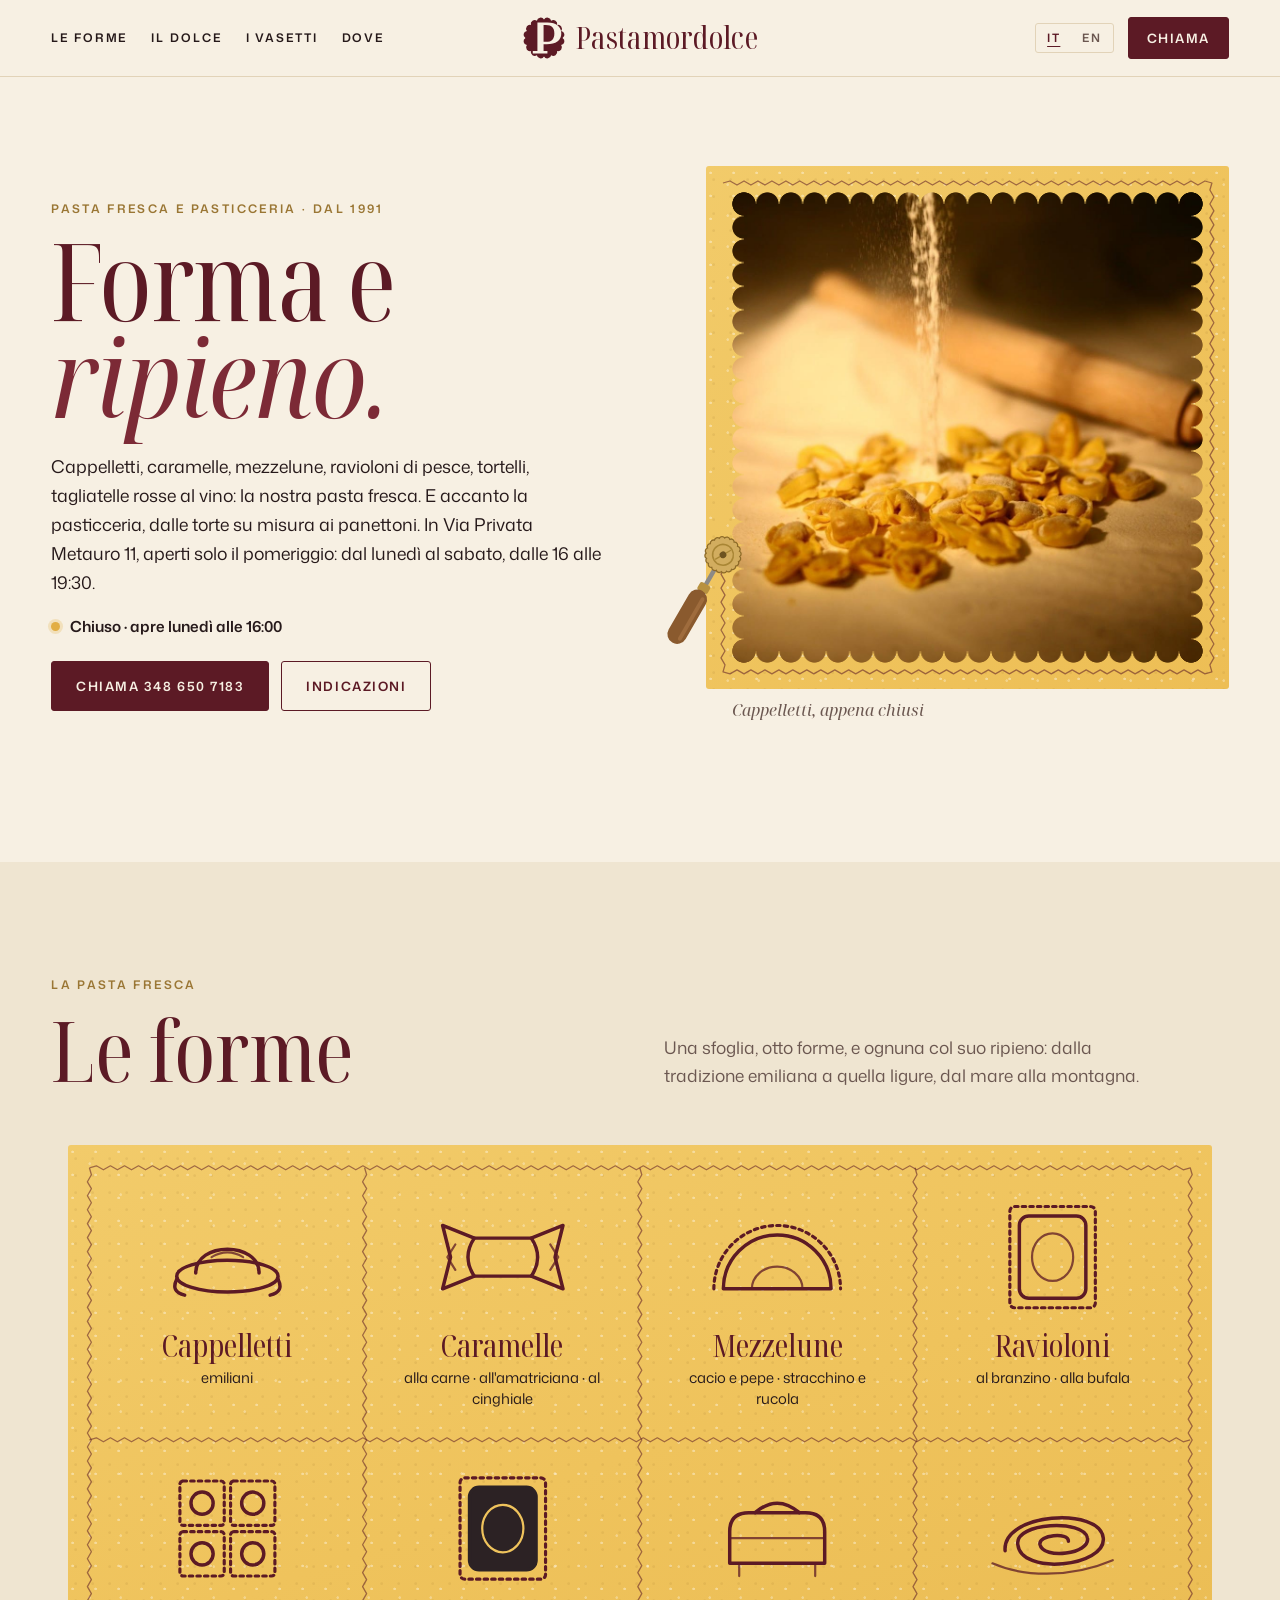
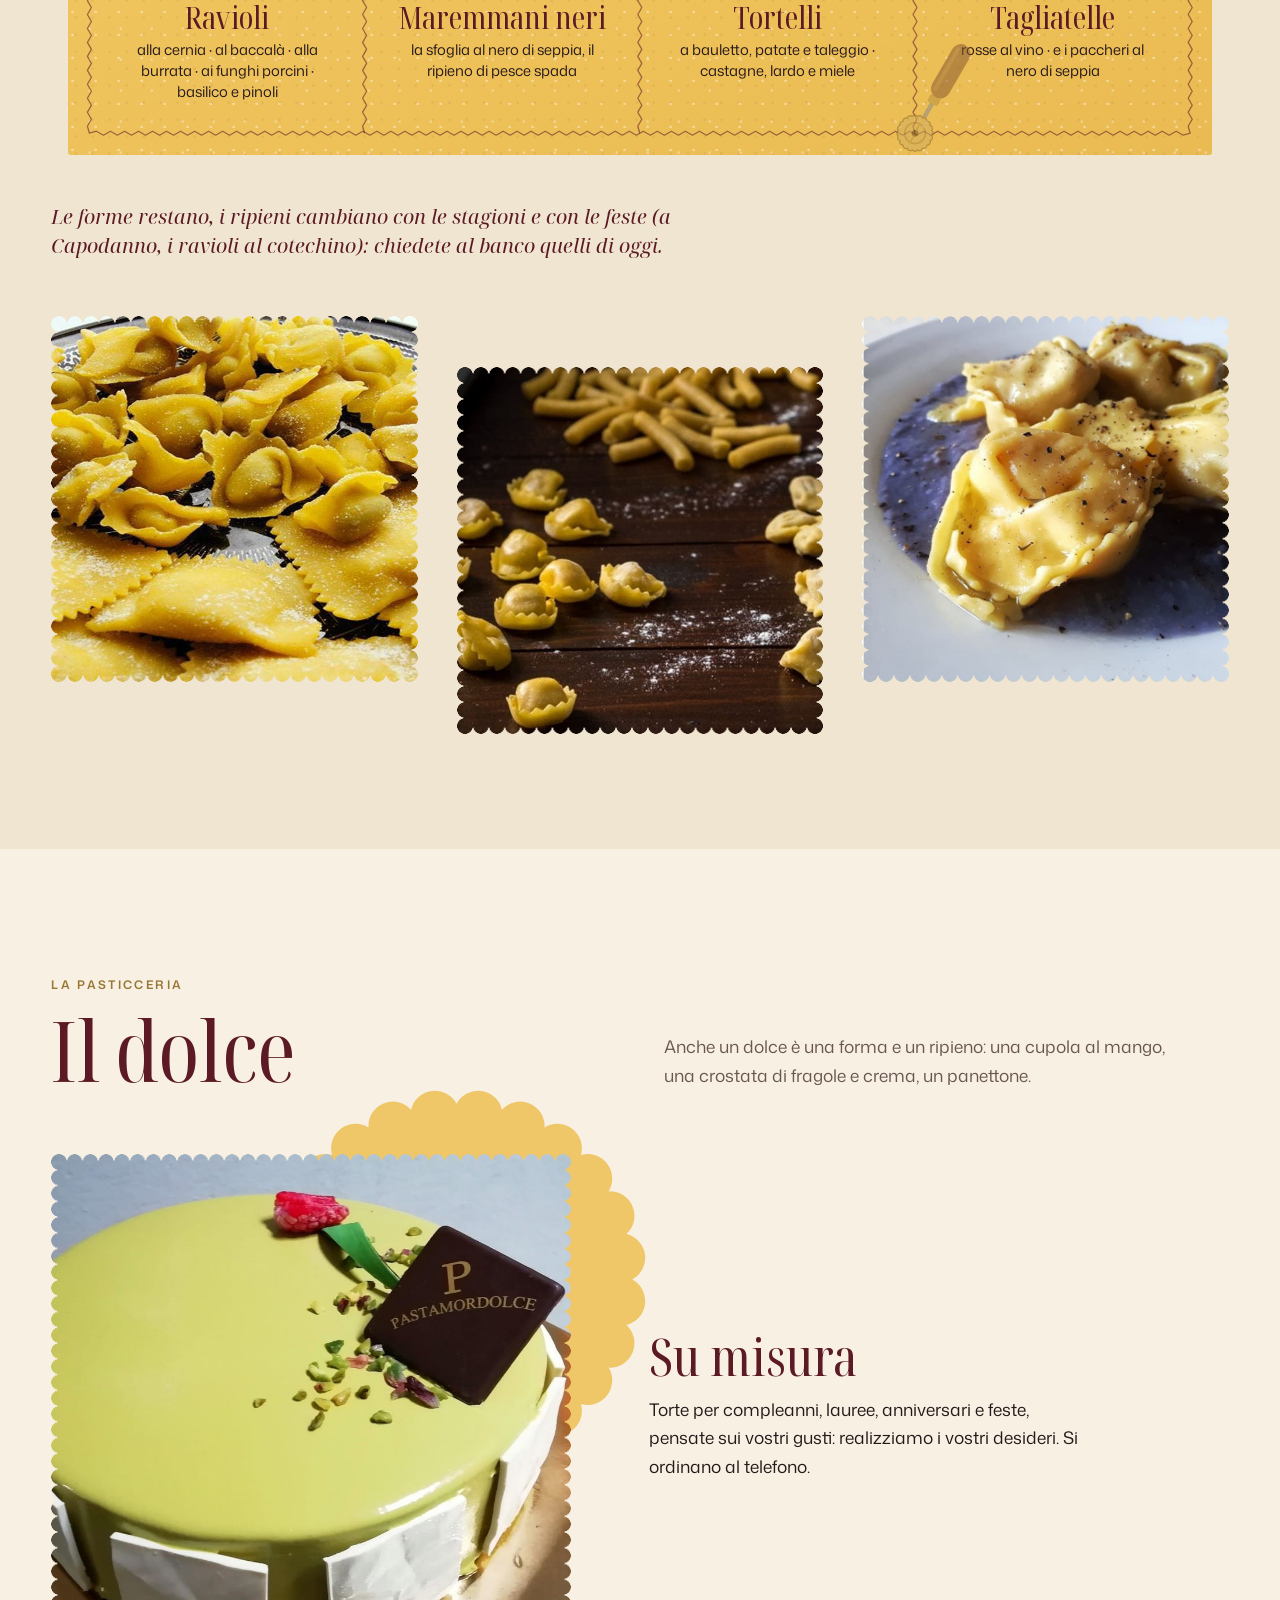
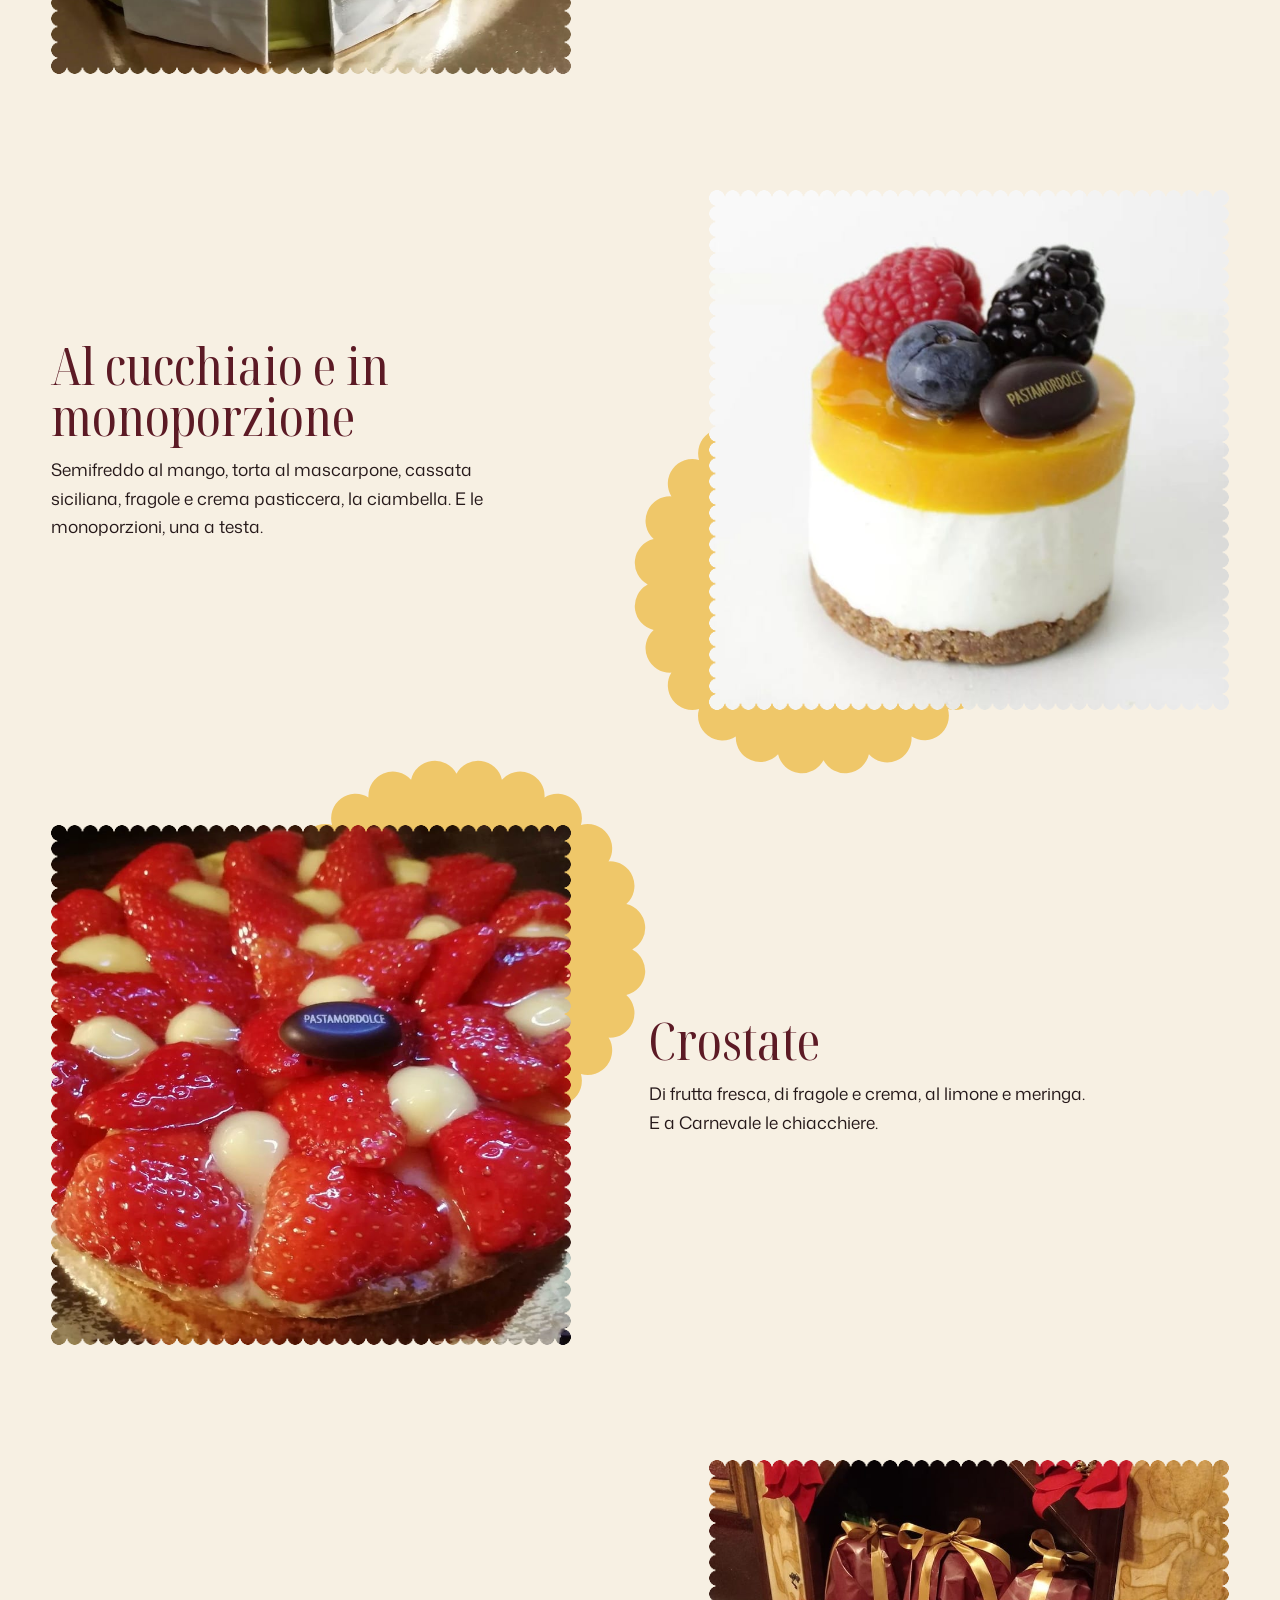
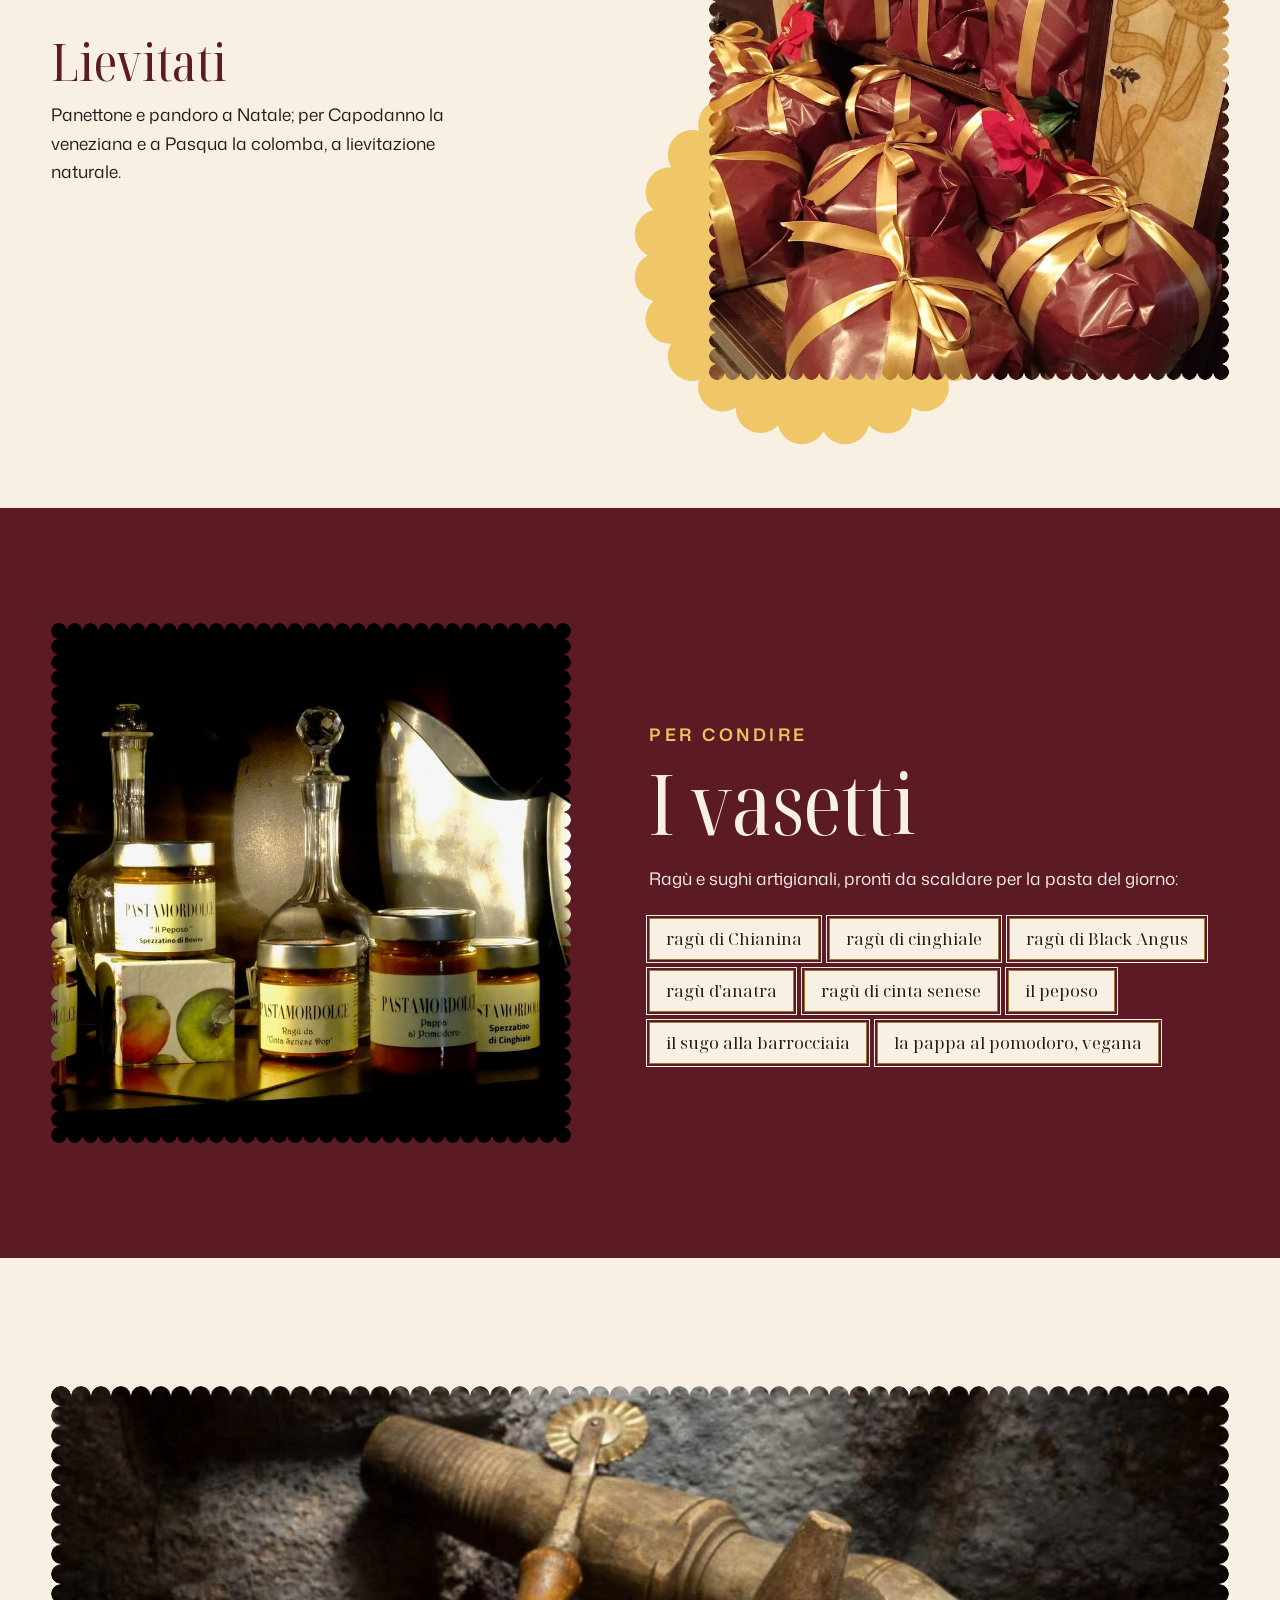
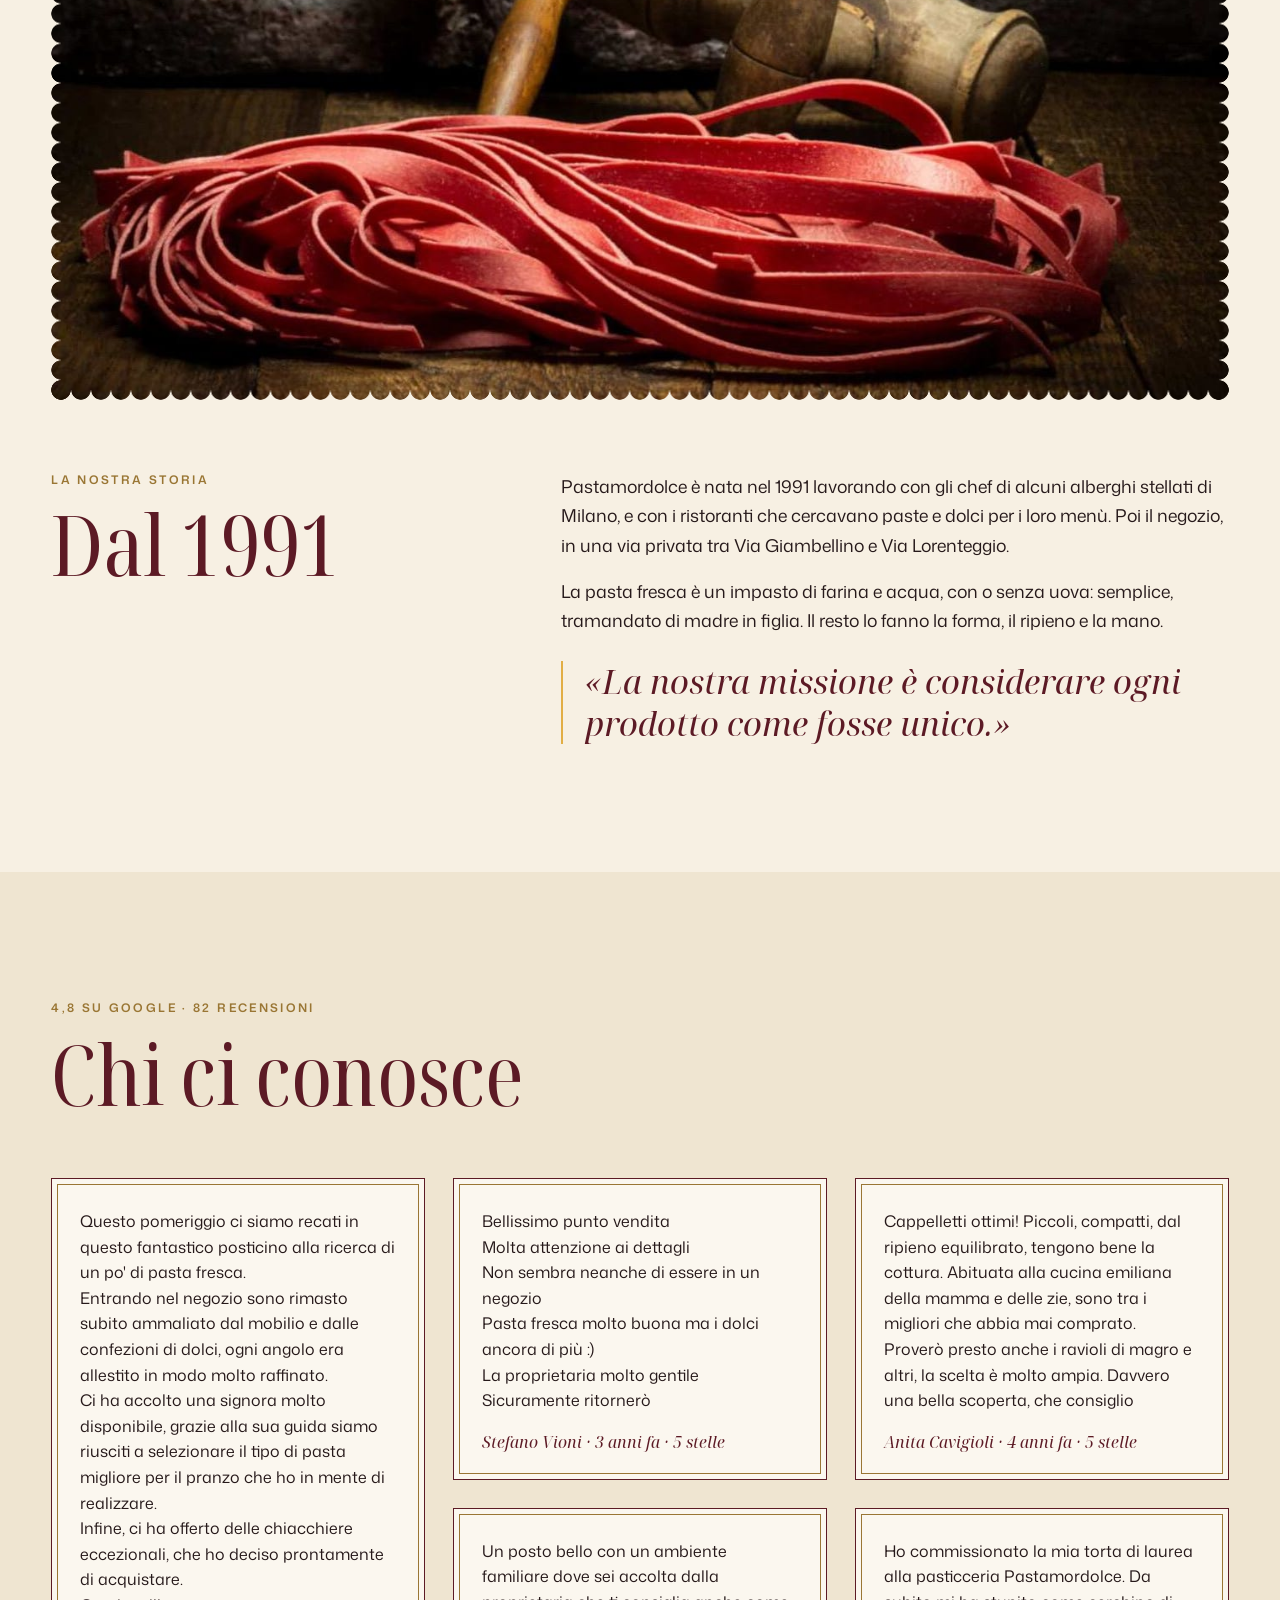
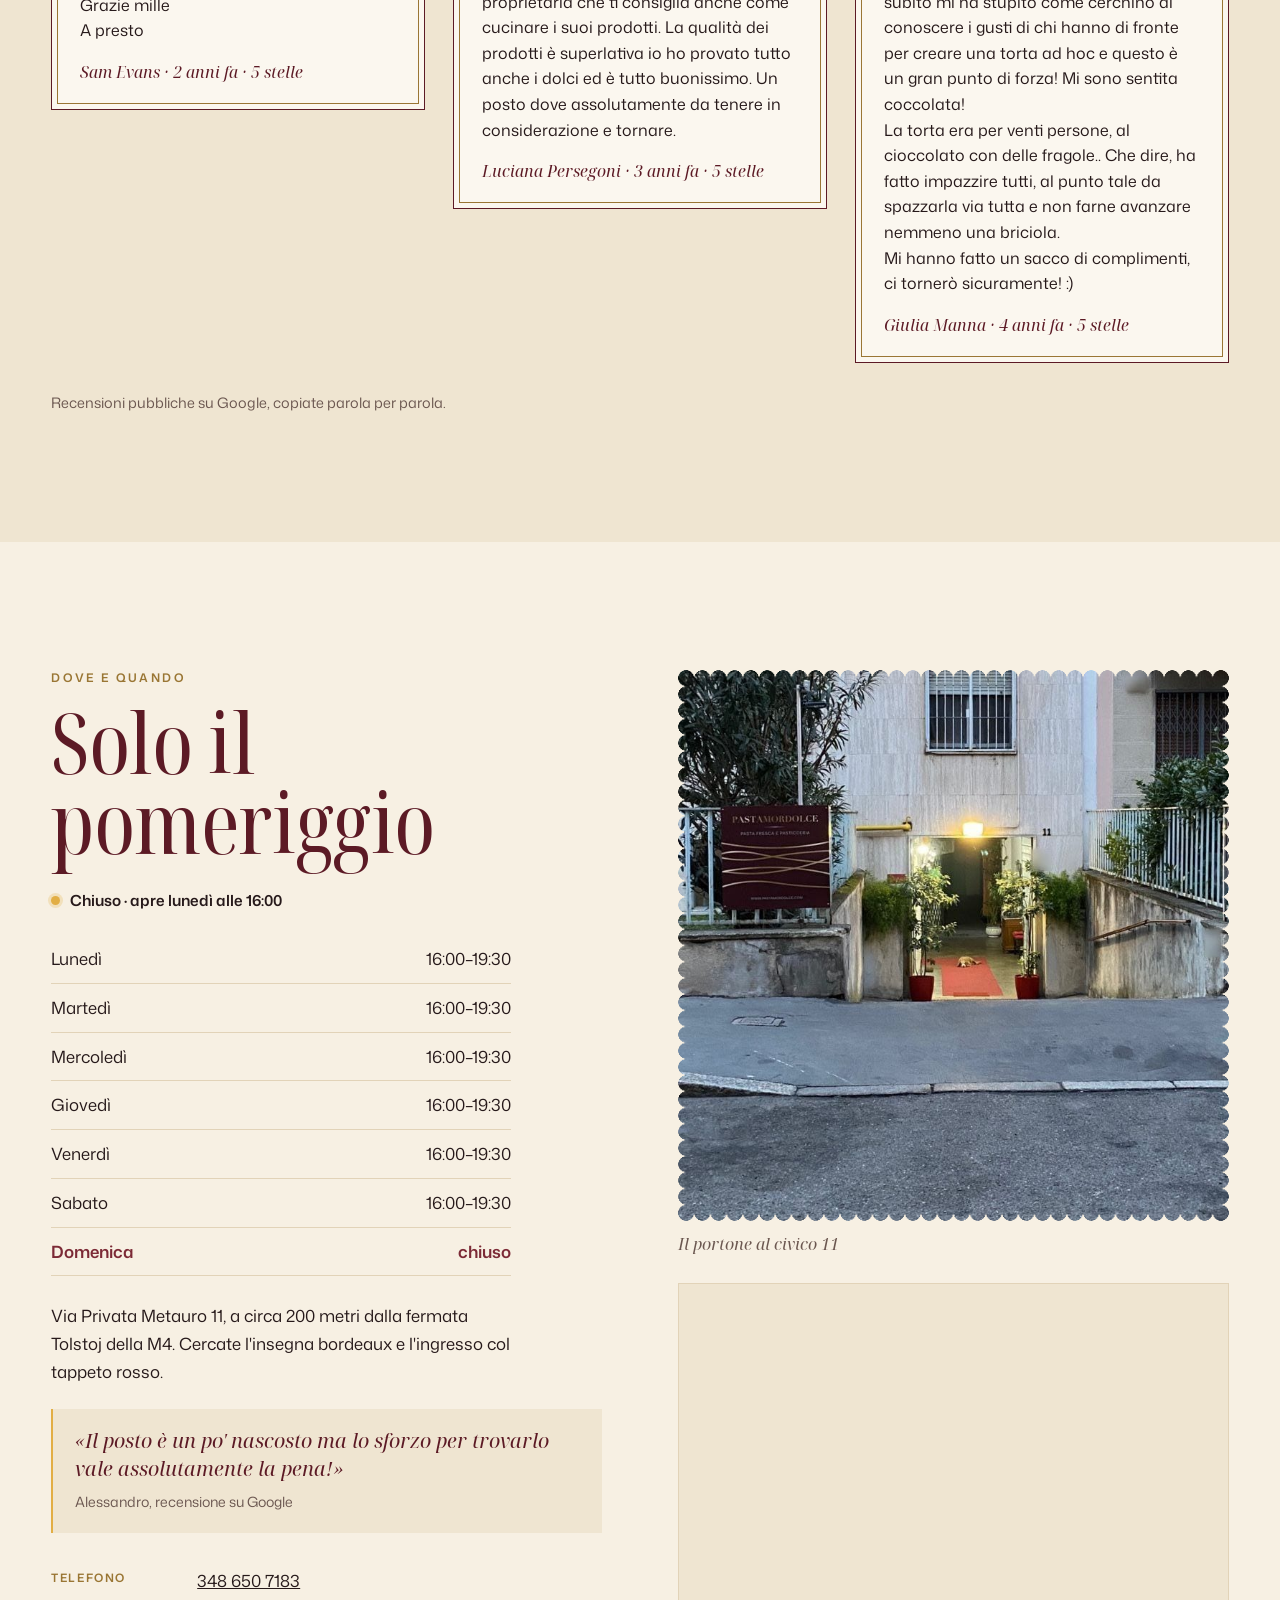
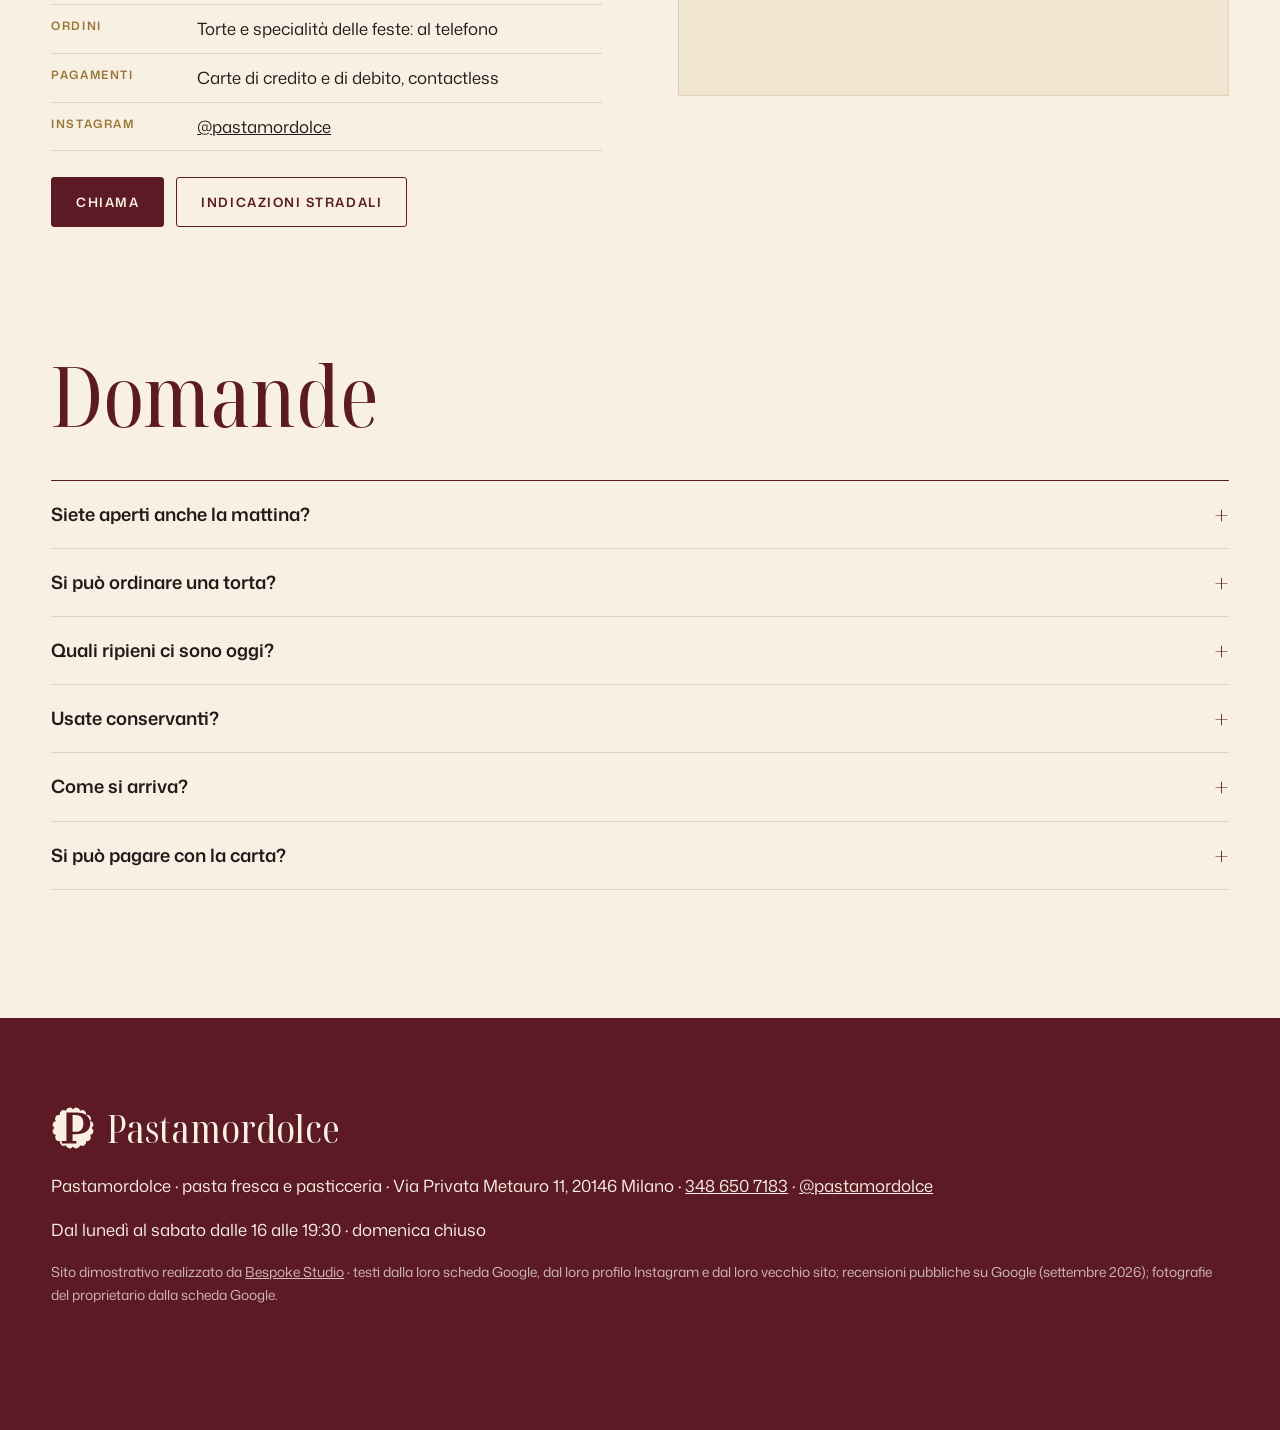
==== index.html @ a6428c77 "Pastamordolce, pasta fresca e pasticceria in Via Privata Metauro 11 (#206) Sito vetrina: forma e rip" ====
<!DOCTYPE html>
<html lang="it" class="no-js">
<head>
<meta charset="utf-8">
<meta name="viewport" content="width=device-width, initial-scale=1">
<script>document.documentElement.classList.remove('no-js')</script>
<title>Pastamordolce — pasta fresca e pasticceria in Via Privata Metauro 11, Milano</title>
<meta name="description" content="Pastamordolce, pasta fresca e pasticceria dal 1991 in Via Privata Metauro 11 a Milano (Lorenteggio): cappelletti, caramelle, mezzelune, ravioloni di pesce, tortelli e tagliatelle; torte su misura, crostate, panettoni e colombe; ragù e sughi. Dal lunedì al sabato dalle 16 alle 19:30.">
<link rel="canonical" href="https://rotenzark.github.io/pastamordolce/">
<meta property="og:type" content="website">
<meta property="og:title" content="Pastamordolce — forma e ripieno">
<meta property="og:description" content="Pasta fresca e pasticceria dal 1991 in Via Privata Metauro 11, Milano. Dal lunedì al sabato, dalle 16 alle 19:30.">
<meta property="og:image" content="https://rotenzark.github.io/pastamordolce/img/og.jpg">
<meta property="og:url" content="https://rotenzark.github.io/pastamordolce/">
<meta property="og:locale" content="it_IT">
<meta name="twitter:card" content="summary_large_image">
<meta name="theme-color" content="#F7F0E3">
<link rel="icon" href="img/favicon.svg" type="image/svg+xml">
<link rel="icon" href="img/favicon-32.png" sizes="32x32" type="image/png">
<link rel="apple-touch-icon" href="img/apple-touch-icon.png">
<link rel="preconnect" href="https://fonts.googleapis.com">
<link rel="preconnect" href="https://fonts.gstatic.com" crossorigin>
<link href="https://fonts.googleapis.com/css2?family=Mona+Sans:wght@400;500;600&family=Noto+Serif+Display:ital,wdth,wght@0,62.5..100,300..600;1,62.5..100,300..600&display=swap" rel="stylesheet">
<link rel="stylesheet" href="css/styles.css?v=1">
<script src="https://cdn.jsdelivr.net/npm/gsap@3.12.5/dist/gsap.min.js" defer></script>
<script src="https://cdn.jsdelivr.net/npm/gsap@3.12.5/dist/ScrollTrigger.min.js" defer></script>
<script src="js/main.js?v=1" defer></script>
<script type="application/ld+json">
{"@context":"https://schema.org","@type":["FoodEstablishment","Store"],"name":"Pastamordolce","description":"Pasta fresca e pasticceria dal 1991","image":"https://rotenzark.github.io/pastamordolce/img/og.jpg","url":"https://rotenzark.github.io/pastamordolce/","telephone":"+393486507183","foundingDate":"1991","sameAs":["https://www.instagram.com/pastamordolce/"],"servesCuisine":["Pasta fresca","Pasticceria"],"paymentAccepted":"Carte di credito, carte di debito, pagamenti contactless","currenciesAccepted":"EUR","address":{"@type":"PostalAddress","streetAddress":"Via Privata Metauro 11","postalCode":"20146","addressLocality":"Milano","addressRegion":"MI","addressCountry":"IT"},"geo":{"@type":"GeoCoordinates","latitude":45.4522035,"longitude":9.1492147},"openingHoursSpecification":[{"@type":"OpeningHoursSpecification","dayOfWeek":["Monday","Tuesday","Wednesday","Thursday","Friday","Saturday"],"opens":"16:00","closes":"19:30"}]}
</script>
<script type="application/ld+json">
{"@context":"https://schema.org","@type":"FAQPage","mainEntity":[
{"@type":"Question","name":"Siete aperti anche la mattina?","acceptedAnswer":{"@type":"Answer","text":"No: apriamo solo il pomeriggio, dal lunedì al sabato dalle 16 alle 19:30. La domenica siamo chiusi."}},
{"@type":"Question","name":"Si può ordinare una torta?","acceptedAnswer":{"@type":"Answer","text":"Sì, al telefono: 348 650 7183. Torte per compleanni, lauree e feste, su misura."}},
{"@type":"Question","name":"Quali ripieni ci sono oggi?","acceptedAnswer":{"@type":"Answer","text":"Cambiano con le stagioni e con le feste: chiedete al banco o chiamate prima di passare."}},
{"@type":"Question","name":"Usate conservanti?","acceptedAnswer":{"@type":"Answer","text":"No: la pasta fresca confezionata è in atmosfera protettiva, senza conservanti aggiunti."}},
{"@type":"Question","name":"Come si arriva?","acceptedAnswer":{"@type":"Answer","text":"Siamo al civico 11 di Via Privata Metauro, a circa 200 metri dalla fermata Tolstoj della M4. Cercate l'insegna bordeaux e il tappeto rosso."}},
{"@type":"Question","name":"Si può pagare con la carta?","acceptedAnswer":{"@type":"Answer","text":"Sì: carte di credito e di debito, anche contactless."}}
]}
</script>
</head>
<body>

<div id="intro" class="intro" aria-hidden="true">
  <div class="intro__in">
    <svg class="medaglione intro__medaglione" viewBox="0 0 64 64" aria-hidden="true"><path class="medaglione__fondo" d="M59.00 32.00 A5.6 5.6 0 0 1 56.94 42.33 A5.6 5.6 0 0 1 51.09 51.09 A5.6 5.6 0 0 1 42.33 56.94 A5.6 5.6 0 0 1 32.00 59.00 A5.6 5.6 0 0 1 21.67 56.94 A5.6 5.6 0 0 1 12.91 51.09 A5.6 5.6 0 0 1 7.06 42.33 A5.6 5.6 0 0 1 5.00 32.00 A5.6 5.6 0 0 1 7.06 21.67 A5.6 5.6 0 0 1 12.91 12.91 A5.6 5.6 0 0 1 21.67 7.06 A5.6 5.6 0 0 1 32.00 5.00 A5.6 5.6 0 0 1 42.33 7.06 A5.6 5.6 0 0 1 51.09 12.91 A5.6 5.6 0 0 1 56.94 21.67 A5.6 5.6 0 0 1 59.00 32.00 Z"/><g transform="translate(32.5 32) scale(1.12)"><path class="medaglione__p" d="M-9 -20 H4 C16 -20 22 -14 22 -6 C22 3 15 8 3 8 H-1 V17 H4 V20 H-15 V17 H-9 Z M-1 -17 V5 H2 C10 5 13 1 13 -6 C13 -13 10 -17 2 -17 Z"/></g></svg>
    <p class="intro__nome">Pastamordolce</p>
    <p class="intro__cosa" data-i18n="i.cosa">Pasta fresca e pasticceria · dal 1991</p>
  </div>
  <button class="intro__salta" id="introSkip" type="button" data-i18n="i.skip">Salta</button>
</div>

<header class="testata">
  <div class="testata__in">
    <nav id="mainNav" class="testata__nav" aria-label="Sezioni" data-i18n-aria="m.nav">
      <a href="#forme" data-i18n="n.forme">Le forme</a>
      <a href="#dolce" data-i18n="n.dolce">Il dolce</a>
      <a href="#vasetti" data-i18n="n.vasetti">I vasetti</a>
      <a href="#dove" data-i18n="n.dove">Dove</a>
    </nav>
    <a class="marchio" href="#apertura" aria-label="Pastamordolce, torna all'inizio" data-i18n-aria="m.top">
      <svg class="medaglione" viewBox="0 0 64 64" aria-hidden="true"><path class="medaglione__fondo" d="M59.00 32.00 A5.6 5.6 0 0 1 56.94 42.33 A5.6 5.6 0 0 1 51.09 51.09 A5.6 5.6 0 0 1 42.33 56.94 A5.6 5.6 0 0 1 32.00 59.00 A5.6 5.6 0 0 1 21.67 56.94 A5.6 5.6 0 0 1 12.91 51.09 A5.6 5.6 0 0 1 7.06 42.33 A5.6 5.6 0 0 1 5.00 32.00 A5.6 5.6 0 0 1 7.06 21.67 A5.6 5.6 0 0 1 12.91 12.91 A5.6 5.6 0 0 1 21.67 7.06 A5.6 5.6 0 0 1 32.00 5.00 A5.6 5.6 0 0 1 42.33 7.06 A5.6 5.6 0 0 1 51.09 12.91 A5.6 5.6 0 0 1 56.94 21.67 A5.6 5.6 0 0 1 59.00 32.00 Z"/><g transform="translate(32.5 32) scale(1.12)"><path class="medaglione__p" d="M-9 -20 H4 C16 -20 22 -14 22 -6 C22 3 15 8 3 8 H-1 V17 H4 V20 H-15 V17 H-9 Z M-1 -17 V5 H2 C10 5 13 1 13 -6 C13 -13 10 -17 2 -17 Z"/></g></svg>
      <span class="marchio__nome">Pastamordolce</span>
    </a>
    <div class="testata__dx">
      <div class="lingue" role="group" aria-label="Lingua" data-i18n-aria="m.lingua">
        <button type="button" data-lang="it" aria-pressed="true">IT</button><button type="button" data-lang="en" aria-pressed="false">EN</button>
      </div>
      <a class="btn btn--pieno btn--piccolo testata__chiama" href="tel:+393486507183" data-i18n="n.chiama">Chiama</a>
      <button id="burger" type="button" aria-label="Apri il menu" aria-controls="drawer" aria-expanded="false" data-i18n-aria="m.menu"><span></span><span></span><span></span></button>
    </div>
  </div>
  <div id="drawer" hidden>
    <a href="#forme" data-i18n="n.forme">Le forme</a>
    <a href="#dolce" data-i18n="n.dolce">Il dolce</a>
    <a href="#vasetti" data-i18n="n.vasetti">I vasetti</a>
    <a href="#storia" data-i18n="n.storia">Dal 1991</a>
    <a href="#dove" data-i18n="n.dove">Dove</a>
    <a class="drawer__chiama" href="tel:+393486507183" data-i18n="n.chiama2">Chiama 348 650 7183</a>
  </div>
</header>

<main id="contenuto">

  <section id="apertura" class="apertura" aria-labelledby="aperturaTitolo">
    <div class="dentro apertura__griglia">
      <div class="apertura__testo">
        <p class="eti" data-i18n="h.eti">Pasta fresca e pasticceria · dal 1991</p>
        <h1 class="apertura__t" id="aperturaTitolo" data-i18n="h.t">Forma e <em>ripieno.</em></h1>
        <p class="apertura__p" data-i18n="h.p">Cappelletti, caramelle, mezzelune, ravioloni di pesce, tortelli, tagliatelle rosse al vino: la nostra pasta fresca. E accanto la pasticceria, dalle torte su misura ai panettoni. In Via Privata Metauro 11, aperti solo il pomeriggio: dal lunedì al sabato, dalle 16 alle 19:30.</p>
        <p class="stato"><span id="orarioStato" aria-live="polite"></span></p>
        <div class="azioni">
          <a class="btn btn--pieno" href="tel:+393486507183" data-i18n="h.chiama">Chiama 348 650 7183</a>
          <a class="btn btn--linea" href="https://www.google.com/maps/search/?api=1&amp;query=Pastamordolce+Via+Privata+Metauro+11+Milano" target="_blank" rel="noopener" data-i18n="h.strada">Indicazioni</a>
        </div>
      </div>
      <figure class="apertura__figura">
        <div class="raviolo raviolo--grande" data-rotella>
          <span class="raviolo__sfoglia" aria-hidden="true"></span>
          <button class="raviolo__foto" type="button" data-full="img/farina.jpg" aria-label="Ingrandisci la foto dei cappelletti" data-i18n-aria="h.fz"><img src="img/farina.jpg" alt="Cappelletti sotto una pioggia di farina, con il mattarello dietro" data-i18n-alt="h.fa" width="1000" height="1000"></button>
        </div>
        <figcaption data-i18n="h.ff">Cappelletti, appena chiusi</figcaption>
      </figure>
    </div>
  </section>

  <section id="forme" class="forme" aria-labelledby="formeTitolo">
    <div class="dentro">
      <div class="testa">
        <p class="eti" data-i18n="f0.eti">La pasta fresca</p>
        <h2 class="titolo" id="formeTitolo" data-i18n="f0.t">Le forme</h2>
        <p class="testa__p" data-i18n="f0.p">Una sfoglia, otto forme, e ognuna col suo ripieno: dalla tradizione emiliana a quella ligure, dal mare alla montagna.</p>
      </div>
      <div class="sfoglia" data-sfoglia>
        <article class="forma">
          <div class="forma__pasta">
            <svg class="forma__disegno" viewBox="0 0 120 80" aria-hidden="true"><path d="M40 50 C40 30 80 30 80 50"/><ellipse cx="60" cy="52" rx="32" ry="10"/><path d="M28 54 Q24 62 33 64 M92 54 Q96 62 87 64"/><path d="M50 40 Q60 34 70 40" class="sottile"/></svg>
            <h3 class="forma__nome" data-i18n="f1.n">Cappelletti</h3>
            <p class="forma__ripieni" data-i18n="f1.r">emiliani</p>
          </div>
        </article>
        <article class="forma">
          <div class="forma__pasta">
            <svg class="forma__disegno" viewBox="0 0 120 80" aria-hidden="true"><path d="M42 28 H78 Q86 40 78 52 H42 Q34 40 42 28 Z"/><path d="M42 28 L22 20 L27 40 L22 60 L42 52 M78 28 L98 20 L93 40 L98 60 L78 52"/><path d="M30 32 L25 40 L30 48 M90 32 L95 40 L90 48" class="sottile"/></svg>
            <h3 class="forma__nome" data-i18n="f2.n">Caramelle</h3>
            <p class="forma__ripieni" data-i18n="f2.r">alla carne · all'amatriciana · al cinghiale</p>
          </div>
        </article>
        <article class="forma">
          <div class="forma__pasta">
            <svg class="forma__disegno" viewBox="0 0 120 80" aria-hidden="true"><path d="M26 60 A34 34 0 0 1 94 60 Z"/><path d="M20 60 A40 40 0 0 1 100 60" class="dentelli"/><path d="M44 60 A16 14 0 0 1 76 60" class="sottile"/></svg>
            <h3 class="forma__nome" data-i18n="f3.n">Mezzelune</h3>
            <p class="forma__ripieni" data-i18n="f3.r">cacio e pepe · stracchino e rucola</p>
          </div>
        </article>
        <article class="forma">
          <div class="forma__pasta">
            <svg class="forma__disegno" viewBox="0 0 120 80" aria-hidden="true"><rect x="33" y="8" width="54" height="64" rx="3" class="dentelli"/><rect x="39" y="14" width="42" height="52" rx="6"/><ellipse cx="60" cy="40" rx="13" ry="15" class="sottile"/></svg>
            <h3 class="forma__nome" data-i18n="f4.n">Ravioloni</h3>
            <p class="forma__ripieni" data-i18n="f4.r">al branzino · alla bufala</p>
          </div>
        </article>
        <article class="forma">
          <div class="forma__pasta">
            <svg class="forma__disegno" viewBox="0 0 120 80" aria-hidden="true"><rect x="30" y="10" width="28" height="28" rx="2" class="dentelli"/><rect x="62" y="10" width="28" height="28" rx="2" class="dentelli"/><rect x="30" y="42" width="28" height="28" rx="2" class="dentelli"/><rect x="62" y="42" width="28" height="28" rx="2" class="dentelli"/><circle cx="44" cy="24" r="7"/><circle cx="76" cy="24" r="7"/><circle cx="44" cy="56" r="7"/><circle cx="76" cy="56" r="7"/></svg>
            <h3 class="forma__nome" data-i18n="f5.n">Ravioli</h3>
            <p class="forma__ripieni" data-i18n="f5.r">alla cernia · al baccalà · alla burrata · ai funghi porcini · basilico e pinoli</p>
          </div>
        </article>
        <article class="forma forma--nera">
          <div class="forma__pasta">
            <svg class="forma__disegno" viewBox="0 0 120 80" aria-hidden="true"><rect x="33" y="8" width="54" height="64" rx="3" class="dentelli"/><rect x="39" y="14" width="42" height="52" rx="6" class="pieno"/><ellipse cx="60" cy="40" rx="13" ry="15" class="sottile chiaro"/></svg>
            <h3 class="forma__nome" data-i18n="f6.n">Maremmani neri</h3>
            <p class="forma__ripieni" data-i18n="f6.r">la sfoglia al nero di seppia, il ripieno di pesce spada</p>
          </div>
        </article>
        <article class="forma">
          <div class="forma__pasta">
            <svg class="forma__disegno" viewBox="0 0 120 80" aria-hidden="true"><path d="M30 62 V42 Q30 30 42 30 H78 Q90 30 90 42 V62 Z"/><path d="M30 46 H90" class="sottile"/><path d="M46 30 Q60 18 74 30"/><path d="M36 62 V70 M84 62 V70" class="sottile"/></svg>
            <h3 class="forma__nome" data-i18n="f7.n">Tortelli</h3>
            <p class="forma__ripieni" data-i18n="f7.r">a bauletto, patate e taleggio · castagne, lardo e miele</p>
          </div>
        </article>
        <article class="forma">
          <div class="forma__pasta">
            <svg class="forma__disegno" viewBox="0 0 120 80" aria-hidden="true"><path d="M30 54 C28 30 90 26 92 46 C94 64 40 70 38 50 C36 36 80 34 82 46 C84 56 54 60 52 50 C51 44 70 42 70 48"/><path d="M22 62 C40 70 70 72 98 60" class="sottile"/></svg>
            <h3 class="forma__nome" data-i18n="f8.n">Tagliatelle</h3>
            <p class="forma__ripieni" data-i18n="f8.r">rosse al vino · e i paccheri al nero di seppia</p>
          </div>
        </article>
      </div>
      <p class="forme__nota" data-i18n="f0.nota">Le forme restano, i ripieni cambiano con le stagioni e con le feste (a Capodanno, i ravioli al cotechino): chiedete al banco quelli di oggi.</p>
      <div class="forme__foto">
        <figure class="raviolo raviolo--piccolo">
          <button class="raviolo__foto" type="button" data-full="img/ravioli.jpg" aria-label="Ingrandisci la foto dei ravioli e dei tortelli" data-i18n-aria="f0.z1"><img src="img/ravioli.jpg" alt="Tortelli e ravioli col bordo dentellato su un piatto d'argento lavorato" data-i18n-alt="f0.a1" width="682" height="682"></button>
        </figure>
        <figure class="raviolo raviolo--piccolo">
          <button class="raviolo__foto" type="button" data-full="img/cappelletti.jpg" aria-label="Ingrandisci la foto dei cappelletti" data-i18n-aria="f0.z2"><img src="img/cappelletti.jpg" alt="Cappelletti col bordo smerlato e casarecce sul legno scuro, con un velo di farina" data-i18n-alt="f0.a2" width="607" height="607"></button>
        </figure>
        <figure class="raviolo raviolo--piccolo">
          <button class="raviolo__foto" type="button" data-full="img/tortelli.jpg" aria-label="Ingrandisci la foto dei tortelli nel piatto" data-i18n-aria="f0.z3"><img src="img/tortelli.jpg" alt="Tortelli su una crema viola con una macinata di pepe" data-i18n-alt="f0.a3" width="800" height="800"></button>
        </figure>
      </div>
    </div>
  </section>

  <section id="dolce" class="dolce" aria-labelledby="dolceTitolo">
    <div class="dentro">
      <div class="testa">
        <p class="eti" data-i18n="d0.eti">La pasticceria</p>
        <h2 class="titolo" id="dolceTitolo" data-i18n="d0.t">Il dolce</h2>
        <p class="testa__p" data-i18n="d0.p">Anche un dolce è una forma e un ripieno: una cupola al mango, una crostata di fragole e crema, un panettone.</p>
      </div>
      <div class="blocco reveal">
        <figure class="raviolo blocco__foto"><span class="sagoma" aria-hidden="true"></span>
          <button class="raviolo__foto" type="button" data-full="img/su-misura.jpg" aria-label="Ingrandisci la foto della torta al pistacchio" data-i18n-aria="d1.z"><img src="img/su-misura.jpg" alt="Torta glassata al pistacchio con la placca di cioccolato Pastamordolce" data-i18n-alt="d1.a" width="900" height="900"></button>
        </figure>
        <div class="blocco__testo">
          <h3 class="blocco__t" data-i18n="d1.t">Su misura</h3>
          <p data-i18n="d1.p">Torte per compleanni, lauree, anniversari e feste, pensate sui vostri gusti: realizziamo i vostri desideri. Si ordinano al telefono.</p>
        </div>
      </div>
      <div class="blocco blocco--rovescio reveal">
        <figure class="raviolo blocco__foto"><span class="sagoma" aria-hidden="true"></span>
          <button class="raviolo__foto" type="button" data-full="img/monoporzione.jpg" aria-label="Ingrandisci la foto della monoporzione al mango" data-i18n-aria="d2.z"><img src="img/monoporzione.jpg" alt="Monoporzione al mango con lamponi, un mirtillo, una mora e il medaglione di cioccolato Pastamordolce" data-i18n-alt="d2.a" width="800" height="800"></button>
        </figure>
        <div class="blocco__testo">
          <h3 class="blocco__t" data-i18n="d2.t">Al cucchiaio e in monoporzione</h3>
          <p data-i18n="d2.p">Semifreddo al mango, torta al mascarpone, cassata siciliana, fragole e crema pasticcera, la ciambella. E le monoporzioni, una a testa.</p>
        </div>
      </div>
      <div class="blocco reveal">
        <figure class="raviolo blocco__foto"><span class="sagoma" aria-hidden="true"></span>
          <button class="raviolo__foto" type="button" data-full="img/crostata.jpg" aria-label="Ingrandisci la foto della crostata di fragole" data-i18n-aria="d3.z"><img src="img/crostata.jpg" alt="Crostata di fragole e crema con il medaglione di cioccolato Pastamordolce" data-i18n-alt="d3.a" width="900" height="900"></button>
        </figure>
        <div class="blocco__testo">
          <h3 class="blocco__t" data-i18n="d3.t">Crostate</h3>
          <p data-i18n="d3.p">Di frutta fresca, di fragole e crema, al limone e meringa. E a Carnevale le chiacchiere.</p>
        </div>
      </div>
      <div class="blocco blocco--rovescio reveal">
        <figure class="raviolo blocco__foto"><span class="sagoma" aria-hidden="true"></span>
          <button class="raviolo__foto" type="button" data-full="img/lievitati.jpg" aria-label="Ingrandisci la foto dei panettoni incartati" data-i18n-aria="d4.z"><img src="img/lievitati.jpg" alt="Panettoni incartati nella carta bordeaux con i nastri d'oro, tra le stelle di Natale" data-i18n-alt="d4.a" width="900" height="900"></button>
        </figure>
        <div class="blocco__testo">
          <h3 class="blocco__t" data-i18n="d4.t">Lievitati</h3>
          <p data-i18n="d4.p">Panettone e pandoro a Natale; per Capodanno la veneziana e a Pasqua la colomba, a lievitazione naturale.</p>
        </div>
      </div>
    </div>
  </section>

  <section id="vasetti" class="vasetti" aria-labelledby="vasettiTitolo">
    <div class="dentro vasetti__griglia">
      <figure class="raviolo vasetti__foto reveal">
        <button class="raviolo__foto" type="button" data-full="img/vasetti.jpg" aria-label="Ingrandisci la foto dei vasetti" data-i18n-aria="v.z"><img src="img/vasetti.jpg" alt="Vasetti Pastamordolce di peposo, ragù di cinta senese, pappa al pomodoro e spezzatino di cinghiale tra due caraffe di cristallo" data-i18n-alt="v.a" width="900" height="900"></button>
      </figure>
      <div class="vasetti__testo">
        <p class="eti" data-i18n="v.eti">Per condire</p>
        <h2 class="titolo" id="vasettiTitolo" data-i18n="v.t">I vasetti</h2>
        <p data-i18n="v.p">Ragù e sughi artigianali, pronti da scaldare per la pasta del giorno:</p>
        <ul class="etichette">
          <li data-i18n="v.l1">ragù di Chianina</li>
          <li data-i18n="v.l2">ragù di cinghiale</li>
          <li data-i18n="v.l3">ragù di Black Angus</li>
          <li data-i18n="v.l4">ragù d'anatra</li>
          <li data-i18n="v.l5">ragù di cinta senese</li>
          <li data-i18n="v.l6">il peposo</li>
          <li data-i18n="v.l7">il sugo alla barrocciaia</li>
          <li data-i18n="v.l8">la pappa al pomodoro, vegana</li>
        </ul>
      </div>
    </div>
  </section>

  <section id="storia" class="storia" aria-labelledby="storiaTitolo">
    <div class="dentro">
      <figure class="raviolo raviolo--striscia reveal">
        <button class="raviolo__foto" type="button" data-full="img/rotella.jpg" aria-label="Ingrandisci la foto della rotella e delle tagliatelle rosse" data-i18n-aria="s.z"><img src="img/rotella.jpg" alt="Tagliatelle rosse al vino, una rotella dentellata di ottone col manico di legno e un vecchio torchio" data-i18n-alt="s.a" width="1400" height="730"></button>
      </figure>
      <div class="storia__griglia">
        <div>
          <p class="eti" data-i18n="s.eti">La nostra storia</p>
          <h2 class="titolo" id="storiaTitolo" data-i18n="s.t">Dal 1991</h2>
        </div>
        <div class="storia__testo">
          <p data-i18n="s.p1">Pastamordolce è nata nel 1991 lavorando con gli chef di alcuni alberghi stellati di Milano, e con i ristoranti che cercavano paste e dolci per i loro menù. Poi il negozio, in una via privata tra Via Giambellino e Via Lorenteggio.</p>
          <p data-i18n="s.p2">La pasta fresca è un impasto di farina e acqua, con o senza uova: semplice, tramandato di madre in figlia. Il resto lo fanno la forma, il ripieno e la mano.</p>
          <blockquote class="storia__frase" data-i18n="s.q">«La nostra missione è considerare ogni prodotto come fosse unico.»</blockquote>
        </div>
      </div>
    </div>
  </section>

  <section id="voci" class="voci" aria-labelledby="vociTitolo">
    <div class="dentro">
      <div class="testa">
        <p class="eti" data-i18n="r.eti">4,8 su Google · 82 recensioni</p>
        <h2 class="titolo" id="vociTitolo" data-i18n="r.t">Chi ci conosce</h2>
      </div>
      <div class="voci__griglia">
        <figure class="voce reveal">
          <blockquote data-i18n="rc.1">Questo pomeriggio ci siamo recati in questo fantastico posticino alla ricerca di un po' di pasta fresca.<br>Entrando nel negozio sono rimasto subito ammaliato dal mobilio e dalle confezioni di dolci, ogni angolo era allestito in modo molto raffinato.<br>Ci ha accolto una signora molto disponibile, grazie alla sua guida siamo riusciti a selezionare il tipo di pasta migliore per il pranzo che ho in mente di realizzare.<br>Infine, ci ha offerto delle chiacchiere eccezionali, che ho deciso prontamente di acquistare.<br>Grazie mille<br>A presto</blockquote>
          <figcaption data-i18n="rc.f1">Sam Evans · 2 anni fa · 5 stelle</figcaption>
        </figure>
        <figure class="voce reveal">
          <blockquote data-i18n="rc.2">Bellissimo punto vendita<br>Molta attenzione ai dettagli<br>Non sembra neanche di essere in un negozio<br>Pasta fresca molto buona ma i dolci ancora di più :)<br>La proprietaria molto gentile<br>Sicuramente ritornerò</blockquote>
          <figcaption data-i18n="rc.f2">Stefano Vioni · 3 anni fa · 5 stelle</figcaption>
        </figure>
        <figure class="voce reveal">
          <blockquote data-i18n="rc.3">Un posto bello con un ambiente familiare dove sei accolta dalla proprietaria che ti consiglia anche come cucinare i suoi prodotti. La qualità dei prodotti è superlativa io ho provato tutto anche i dolci ed è tutto buonissimo. Un posto dove assolutamente da tenere in considerazione e tornare.</blockquote>
          <figcaption data-i18n="rc.f3">Luciana Persegoni · 3 anni fa · 5 stelle</figcaption>
        </figure>
        <figure class="voce reveal">
          <blockquote data-i18n="rc.4">Cappelletti ottimi! Piccoli, compatti, dal ripieno equilibrato, tengono bene la cottura. Abituata alla cucina emiliana della mamma e delle zie, sono tra i migliori che abbia mai comprato. Proverò presto anche i ravioli di magro e altri,  la scelta è molto ampia. Davvero una bella scoperta, che consiglio</blockquote>
          <figcaption data-i18n="rc.f4">Anita Cavigioli · 4 anni fa · 5 stelle</figcaption>
        </figure>
        <figure class="voce reveal">
          <blockquote data-i18n="rc.5">Ho commissionato la mia torta di laurea alla pasticceria Pastamordolce. Da subito mi ha stupito come cerchino di conoscere i gusti di chi hanno di fronte per creare una torta ad hoc e questo è un gran punto di forza! Mi sono sentita coccolata!<br>La torta era per venti persone, al cioccolato con delle fragole.. Che dire, ha fatto impazzire tutti, al punto tale da spazzarla via tutta e non farne avanzare nemmeno una briciola.<br>Mi hanno fatto un sacco di complimenti,  ci tornerò sicuramente! :)</blockquote>
          <figcaption data-i18n="rc.f5">Giulia Manna · 4 anni fa · 5 stelle</figcaption>
        </figure>
      </div>
      <p class="voci__piede" data-i18n="r.piede">Recensioni pubbliche su Google, copiate parola per parola.</p>
    </div>
  </section>

  <section id="dove" class="dove" aria-labelledby="doveTitolo">
    <div class="dentro dove__griglia">
      <div class="dove__testo">
        <p class="eti" data-i18n="o.eti">Dove e quando</p>
        <h2 class="titolo" id="doveTitolo" data-i18n="o.t">Solo il pomeriggio</h2>
        <p class="stato"><span id="orarioStato2" aria-hidden="true"></span></p>
        <table class="orari">
          <caption class="solo-lettori" data-i18n="o.cap">Orari di apertura</caption>
          <tbody>
            <tr data-day="1"><th scope="row" data-i18n="o.lun">Lunedì</th><td>16:00–19:30</td></tr>
            <tr data-day="2"><th scope="row" data-i18n="o.mar">Martedì</th><td>16:00–19:30</td></tr>
            <tr data-day="3"><th scope="row" data-i18n="o.mer">Mercoledì</th><td>16:00–19:30</td></tr>
            <tr data-day="4"><th scope="row" data-i18n="o.gio">Giovedì</th><td>16:00–19:30</td></tr>
            <tr data-day="5"><th scope="row" data-i18n="o.ven">Venerdì</th><td>16:00–19:30</td></tr>
            <tr data-day="6"><th scope="row" data-i18n="o.sab">Sabato</th><td>16:00–19:30</td></tr>
            <tr data-day="0"><th scope="row" data-i18n="o.dom">Domenica</th><td data-i18n="o.chiuso">chiuso</td></tr>
          </tbody>
        </table>
        <p class="dove__p" data-i18n="o.p">Via Privata Metauro 11, a circa 200 metri dalla fermata Tolstoj della M4. Cercate l'insegna bordeaux e l'ingresso col tappeto rosso.</p>
        <blockquote class="dove__frase"><p data-i18n="o.q">«Il posto è un po' nascosto ma lo sforzo per trovarlo vale assolutamente la pena!»</p><footer data-i18n="o.qf">Alessandro, recensione su Google</footer></blockquote>
        <dl class="contatti">
          <div><dt data-i18n="o.tel">Telefono</dt><dd><a href="tel:+393486507183">348&nbsp;650&nbsp;7183</a></dd></div>
          <div><dt data-i18n="o.ord">Ordini</dt><dd data-i18n="o.ordv">Torte e specialità delle feste: al telefono</dd></div>
          <div><dt data-i18n="o.pag">Pagamenti</dt><dd data-i18n="o.pagv">Carte di credito e di debito, contactless</dd></div>
          <div><dt>Instagram</dt><dd><a href="https://www.instagram.com/pastamordolce/" target="_blank" rel="noopener">@pastamordolce</a></dd></div>
        </dl>
        <div class="azioni">
          <a class="btn btn--pieno" href="tel:+393486507183" data-i18n="o.chiama">Chiama</a>
          <a class="btn btn--linea" href="https://www.google.com/maps/search/?api=1&amp;query=Pastamordolce+Via+Privata+Metauro+11+Milano" target="_blank" rel="noopener" data-i18n="o.btn">Indicazioni stradali</a>
        </div>
      </div>
      <div class="dove__destra">
        <figure class="raviolo dove__foto reveal">
          <button class="raviolo__foto" type="button" data-full="img/portone.jpg" aria-label="Ingrandisci la foto del portone" data-i18n-aria="o.fz"><img src="img/portone.jpg" alt="Il portone al civico 11 con l'insegna bordeaux Pastamordolce, pasta fresca e pasticceria, e il tappeto rosso nell'ingresso" data-i18n-alt="o.fa" width="768" height="768"></button>
          <figcaption data-i18n="o.ff">Il portone al civico 11</figcaption>
        </figure>
        <div class="mappa">
          <iframe src="https://www.google.com/maps?q=Via+Privata+Metauro+11,+20146+Milano&amp;z=16&amp;output=embed" title="Mappa: Pastamordolce, Via Privata Metauro 11, Milano" data-i18n-title="o.mappa" loading="lazy" referrerpolicy="no-referrer-when-downgrade"></iframe>
        </div>
      </div>
    </div>
  </section>

  <section id="domande" class="domande" aria-labelledby="domandeTitolo">
    <div class="dentro">
      <h2 class="titolo" id="domandeTitolo" data-i18n="q.t">Domande</h2>
      <div class="faq">
        <details class="reveal"><summary data-i18n="q.1t">Siete aperti anche la mattina?</summary><p data-i18n="q.1p">No: apriamo solo il pomeriggio, dal lunedì al sabato dalle 16 alle 19:30. La domenica siamo chiusi.</p></details>
        <details class="reveal"><summary data-i18n="q.2t">Si può ordinare una torta?</summary><p data-i18n="q.2p">Sì, al telefono: 348&nbsp;650&nbsp;7183. Torte per compleanni, lauree e feste, su misura.</p></details>
        <details class="reveal"><summary data-i18n="q.3t">Quali ripieni ci sono oggi?</summary><p data-i18n="q.3p">Cambiano con le stagioni e con le feste: chiedete al banco o chiamate prima di passare.</p></details>
        <details class="reveal"><summary data-i18n="q.4t">Usate conservanti?</summary><p data-i18n="q.4p">No: la pasta fresca confezionata è in atmosfera protettiva, senza conservanti aggiunti.</p></details>
        <details class="reveal"><summary data-i18n="q.5t">Come si arriva?</summary><p data-i18n="q.5p">Siamo al civico 11 di Via Privata Metauro, a circa 200 metri dalla fermata Tolstoj della M4. Cercate l'insegna bordeaux e il tappeto rosso.</p></details>
        <details class="reveal"><summary data-i18n="q.6t">Si può pagare con la carta?</summary><p data-i18n="q.6p">Sì: carte di credito e di debito, anche contactless.</p></details>
      </div>
    </div>
  </section>

</main>

<footer class="piede">
  <div class="dentro piede__dentro">
    <p class="piede__marca" aria-hidden="true"><svg class="medaglione" viewBox="0 0 64 64"><path class="medaglione__fondo" d="M59.00 32.00 A5.6 5.6 0 0 1 56.94 42.33 A5.6 5.6 0 0 1 51.09 51.09 A5.6 5.6 0 0 1 42.33 56.94 A5.6 5.6 0 0 1 32.00 59.00 A5.6 5.6 0 0 1 21.67 56.94 A5.6 5.6 0 0 1 12.91 51.09 A5.6 5.6 0 0 1 7.06 42.33 A5.6 5.6 0 0 1 5.00 32.00 A5.6 5.6 0 0 1 7.06 21.67 A5.6 5.6 0 0 1 12.91 12.91 A5.6 5.6 0 0 1 21.67 7.06 A5.6 5.6 0 0 1 32.00 5.00 A5.6 5.6 0 0 1 42.33 7.06 A5.6 5.6 0 0 1 51.09 12.91 A5.6 5.6 0 0 1 56.94 21.67 A5.6 5.6 0 0 1 59.00 32.00 Z"/><g transform="translate(32.5 32) scale(1.12)"><path class="medaglione__p" d="M-9 -20 H4 C16 -20 22 -14 22 -6 C22 3 15 8 3 8 H-1 V17 H4 V20 H-15 V17 H-9 Z M-1 -17 V5 H2 C10 5 13 1 13 -6 C13 -13 10 -17 2 -17 Z"/></g></svg><span class="piede__n">Pastamordolce</span></p>
    <p>Pastamordolce · pasta fresca e pasticceria · Via Privata Metauro 11, 20146 Milano · <a href="tel:+393486507183">348&nbsp;650&nbsp;7183</a> · <a href="https://www.instagram.com/pastamordolce/" target="_blank" rel="noopener">@pastamordolce</a></p>
    <p data-i18n="z.orari">Dal lunedì al sabato dalle 16 alle 19:30 · domenica chiuso</p>
    <p class="piede__cred" data-i18n="z.cred">Sito dimostrativo realizzato da <a href="https://bespokestud.io" rel="noopener">Bespoke Studio</a> · testi dalla loro scheda Google, dal loro profilo Instagram e dal loro vecchio sito; recensioni pubbliche su Google (settembre 2026); fotografie del proprietario dalla scheda Google.</p>
  </div>
</footer>

<nav id="actionBar" class="barra" aria-label="Azioni rapide" data-i18n-aria="x.nav">
  <a href="tel:+393486507183" data-i18n="x.chiama">Chiama</a>
  <a href="https://www.google.com/maps/search/?api=1&amp;query=Pastamordolce+Via+Privata+Metauro+11+Milano" target="_blank" rel="noopener" data-i18n="x.mappa">Mappa</a>
  <a href="#forme" data-i18n="x.forme">Le forme</a>
  <a href="#dove" data-i18n="x.orari">Orari</a>
</nav>

<div id="lightbox" hidden role="dialog" aria-modal="true" aria-label="Foto ingrandita" data-i18n-aria="m.lightbox">
  <button id="lightboxClose" type="button" aria-label="Chiudi" data-i18n-aria="m.chiudi">×</button>
  <img id="lightboxImg" src="" alt="">
</div>

</body>
</html>
---- css/styles.css ----
/* Pastamordolce — «Forma e ripieno.»
   La sfoglia che la rotella taglia in ravioli: le otto forme della pasta fresca; ogni foto è un raviolo col bordo smerlato.
   Reference forzata: MANSI (pastamansi.com): fondo crema, un colore pieno nelle sagome smerlate, disegni a tratto delle forme,
   foto sfalsate con blocchi di testo, logo al centro della testata. Colori dall'insegna bordeaux e oro del civico 11 e dal
   giallo uovo della pasta. */

:root {
  --crema: #F7F0E3;
  --crema-2: #EFE5D1;
  --crema-3: #E2D3B8;
  --bordeaux: #5C1A25;
  --bordeaux-2: #7C2A36;
  --oro: #9A7634;
  --uovo: #EFC35C;
  --uovo-2: #E2AE45;
  --inchiostro: #26191A;
  --grigio: #6B5750;
  --f-titolo: 'Noto Serif Display', 'Didot', 'Bodoni 72', Georgia, serif;
  --f-testo: 'Mona Sans', system-ui, -apple-system, 'Segoe UI', sans-serif;
  --gutter: clamp(16px, 4vw, 56px);
  --alto: 76px;
  --farina: radial-gradient(circle at 20% 30%, rgba(255, 255, 255, .38) 0 1px, transparent 1.6px) 0 0 / 23px 23px,
    radial-gradient(circle at 70% 60%, rgba(255, 255, 255, .3) 0 1px, transparent 1.6px) 0 0 / 31px 31px,
    radial-gradient(circle at 45% 80%, rgba(120, 80, 20, .09) 0 1px, transparent 1.7px) 0 0 / 17px 17px;
  --sagoma: url("data:image/svg+xml,%3Csvg xmlns='http://www.w3.org/2000/svg' viewBox='0 0 100 100'%3E%3Cpath d='M94.5 50.0 A6.2 6.2 0 0 1 93.0 61.5 A6.2 6.2 0 0 1 88.5 72.3 A6.2 6.2 0 0 1 81.5 81.5 A6.2 6.2 0 0 1 72.3 88.5 A6.2 6.2 0 0 1 61.5 93.0 A6.2 6.2 0 0 1 50.0 94.5 A6.2 6.2 0 0 1 38.5 93.0 A6.2 6.2 0 0 1 27.8 88.5 A6.2 6.2 0 0 1 18.5 81.5 A6.2 6.2 0 0 1 11.5 72.3 A6.2 6.2 0 0 1 7.0 61.5 A6.2 6.2 0 0 1 5.5 50.0 A6.2 6.2 0 0 1 7.0 38.5 A6.2 6.2 0 0 1 11.5 27.7 A6.2 6.2 0 0 1 18.5 18.5 A6.2 6.2 0 0 1 27.7 11.5 A6.2 6.2 0 0 1 38.5 7.0 A6.2 6.2 0 0 1 50.0 5.5 A6.2 6.2 0 0 1 61.5 7.0 A6.2 6.2 0 0 1 72.3 11.5 A6.2 6.2 0 0 1 81.5 18.5 A6.2 6.2 0 0 1 88.5 27.7 A6.2 6.2 0 0 1 93.0 38.5 A6.2 6.2 0 0 1 94.5 50.0 Z'/%3E%3C/svg%3E");
}

[hidden] { display: none !important; }
*, *::before, *::after { box-sizing: border-box; }
html { -webkit-text-size-adjust: 100%; scroll-padding-top: calc(var(--alto) + 8px); }
@media (prefers-reduced-motion: no-preference) { html { scroll-behavior: smooth; } }
body { margin: 0; background: var(--crema); color: var(--inchiostro); font: 400 1.05rem/1.65 var(--f-testo); -webkit-font-smoothing: antialiased; }
img { display: block; max-width: 100%; height: auto; }
a { color: inherit; }
p { margin: 0 0 1em; }
:focus-visible { outline: 3px solid var(--bordeaux-2); outline-offset: 3px; }
.dentro { width: 100%; max-width: 1280px; margin: 0 auto; padding: 0 var(--gutter); }
main > section { overflow-x: clip; }
.solo-lettori { position: absolute; width: 1px; height: 1px; overflow: hidden; clip: rect(0 0 0 0); white-space: nowrap; }

/* ── reveal: nascosti solo con JS ── */
.js .reveal { opacity: 0; }
.js .reveal.in-view { opacity: 1; transition: opacity .6s ease; }
html:not(.js) .reveal { opacity: 1; }
.reduced-motion .reveal { opacity: 1 !important; }

/* ── tipografia ── */
.eti { margin: 0 0 16px; font: 600 .74rem/1.3 var(--f-testo); letter-spacing: .2em; text-transform: uppercase; color: var(--oro); }
.titolo { margin: 0; font: 400 clamp(2.9rem, 6.6vw, 5.8rem)/.95 var(--f-titolo); font-stretch: 72%; letter-spacing: -.005em; color: var(--bordeaux); text-wrap: balance; }
.testa { display: grid; grid-template-columns: minmax(0, 1fr) minmax(0, 1fr); gap: 18px 48px; align-items: end; margin-bottom: clamp(36px, 5vw, 64px); }
.testa .eti { grid-column: 1 / -1; margin-bottom: 0; }
.testa__p { margin: 0; max-width: 46ch; font-size: 1.08rem; color: var(--grigio); }

/* ── bottoni ── */
.btn { display: inline-flex; align-items: center; justify-content: center; min-height: 50px; padding: 12px 24px; border: 1.5px solid var(--bordeaux); border-radius: 3px; font: 600 .8rem/1.1 var(--f-testo); letter-spacing: .12em; text-transform: uppercase; text-decoration: none; cursor: pointer; transition: background-color .2s ease, color .2s ease; }
.btn--pieno { background: var(--bordeaux); color: var(--crema); }
.btn--pieno:hover { background: var(--bordeaux-2); border-color: var(--bordeaux-2); }
.btn--linea { background: transparent; color: var(--bordeaux); }
.btn--linea:hover { background: var(--bordeaux); color: var(--crema); }
.btn--piccolo { min-height: 42px; padding: 9px 18px; }
.azioni { display: flex; flex-wrap: wrap; gap: 12px; }
.stato { display: flex; align-items: center; gap: 10px; margin: 0 0 22px; font-weight: 600; font-size: .95rem; }
.stato::before { content: ''; width: 9px; height: 9px; border-radius: 50%; background: var(--uovo-2); box-shadow: 0 0 0 3px rgba(226, 174, 69, .25); }

/* ── il raviolo: foto col bordo smerlato (maschera: un rettangolo rientrato + i festoni sui quattro lati) ── */
.raviolo { position: relative; z-index: 0; margin: 0; }
.raviolo__foto { --r: 8px; position: relative; display: block; width: 100%; padding: 0; border: 0; background: var(--crema-2); cursor: zoom-in; aspect-ratio: 1 / 1; overflow: hidden;
  -webkit-mask:
    linear-gradient(#000 0 0) center / calc(100% - 2 * var(--r)) calc(100% - 2 * var(--r)) no-repeat,
    radial-gradient(closest-side, #000 94%, #0000) left top / calc(2 * var(--r)) calc(2 * var(--r)) round no-repeat,
    radial-gradient(closest-side, #000 94%, #0000) left bottom / calc(2 * var(--r)) calc(2 * var(--r)) round no-repeat,
    radial-gradient(closest-side, #000 94%, #0000) left top / calc(2 * var(--r)) calc(2 * var(--r)) no-repeat round,
    radial-gradient(closest-side, #000 94%, #0000) right top / calc(2 * var(--r)) calc(2 * var(--r)) no-repeat round;
  mask:
    linear-gradient(#000 0 0) center / calc(100% - 2 * var(--r)) calc(100% - 2 * var(--r)) no-repeat,
    radial-gradient(closest-side, #000 94%, #0000) left top / calc(2 * var(--r)) calc(2 * var(--r)) round no-repeat,
    radial-gradient(closest-side, #000 94%, #0000) left bottom / calc(2 * var(--r)) calc(2 * var(--r)) round no-repeat,
    radial-gradient(closest-side, #000 94%, #0000) left top / calc(2 * var(--r)) calc(2 * var(--r)) no-repeat round,
    radial-gradient(closest-side, #000 94%, #0000) right top / calc(2 * var(--r)) calc(2 * var(--r)) no-repeat round;
}
.raviolo__foto img { width: 100%; height: 100%; object-fit: cover; transition: transform .8s cubic-bezier(.2, .7, .2, 1); }
.raviolo__foto:hover img { transform: scale(1.03); }
.raviolo figcaption, .apertura__figura figcaption { margin-top: 12px; font: 400 1.02rem/1.35 var(--f-titolo); font-style: italic; color: var(--grigio); }
/* il lembo di sfoglia attorno al raviolo dell'apertura: stato finale = già rifilato (invisibile) */
.raviolo__sfoglia { position: absolute; inset: -26px; z-index: -1; background: var(--farina), linear-gradient(135deg, #F2CB6A, var(--uovo) 55%, #EDBE55); border-radius: 3px; opacity: 0; pointer-events: none; }
/* la sagoma gialla smerlata dietro le foto (MANSI) */
.sagoma { position: absolute; z-index: -1; width: 76%; aspect-ratio: 1; right: -16%; top: -14%; background: var(--uovo); opacity: .9; pointer-events: none; -webkit-mask: var(--sagoma) center / contain no-repeat; mask: var(--sagoma) center / contain no-repeat; }

/* ── il medaglione: la P nel raviolo tondo ── */
.medaglione { display: block; width: 44px; height: 44px; flex: 0 0 auto; }
.medaglione__fondo { fill: var(--bordeaux); }
.medaglione__p { fill: var(--crema); }

/* ── intro ── */
.intro { position: fixed; inset: 0; z-index: 300; display: flex; align-items: center; justify-content: center; background: var(--crema); transition: opacity .5s ease; animation: intro-sicura .01s linear 8s forwards; }
.no-js .intro { display: none; }
.intro.hide { opacity: 0; pointer-events: none; }
@keyframes intro-sicura { to { opacity: 0; visibility: hidden; pointer-events: none; } }
.intro__in { display: flex; flex-direction: column; align-items: center; text-align: center; gap: 12px; padding: 0 24px; }
.intro__medaglione { width: 96px; height: 96px; }
.intro__nome { margin: 8px 0 0; font: 400 clamp(2.6rem, 9vw, 4.6rem)/1 var(--f-titolo); font-stretch: 72%; color: var(--bordeaux); letter-spacing: .01em; }
.intro__cosa { margin: 0; font: 600 .74rem/1.5 var(--f-testo); letter-spacing: .22em; text-transform: uppercase; color: var(--oro); }
.intro__salta { position: absolute; right: 20px; bottom: 20px; background: none; border: 1px solid rgba(92, 26, 37, .35); border-radius: 3px; color: var(--bordeaux); padding: 10px 18px; font: 600 .72rem/1 var(--f-testo); letter-spacing: .14em; text-transform: uppercase; cursor: pointer; }

/* ── testata alla MANSI: menu a sinistra, logo al centro, lingua e «Chiama» a destra ── */
.testata { position: fixed; top: 0; left: 0; right: 0; z-index: 50; background: var(--crema); border-bottom: 1px solid var(--crema-3); }
.testata__in { display: grid; grid-template-columns: minmax(0, 1fr) auto minmax(0, 1fr); align-items: center; gap: 20px; height: var(--alto); padding: 0 var(--gutter); max-width: 1280px; margin: 0 auto; }
#mainNav { display: flex; gap: 24px; }
#mainNav a { font: 600 .74rem/1 var(--f-testo); letter-spacing: .16em; text-transform: uppercase; text-decoration: none; padding: 8px 0; border-bottom: 1.5px solid transparent; }
#mainNav a:hover { border-bottom-color: var(--bordeaux); }
.marchio { display: flex; align-items: center; gap: 10px; text-decoration: none; }
.marchio__nome { font: 400 1.9rem/1 var(--f-titolo); font-stretch: 72%; color: var(--bordeaux); letter-spacing: .01em; }
.testata__dx { display: flex; align-items: center; justify-content: flex-end; gap: 14px; }
.lingue { display: flex; border: 1px solid var(--crema-3); border-radius: 3px; }
.lingue button { background: none; border: 0; padding: 8px 11px; font: 600 .72rem/1 var(--f-testo); letter-spacing: .14em; color: var(--grigio); cursor: pointer; }
.lingue button[aria-pressed="true"] { color: var(--bordeaux); text-decoration: underline; text-underline-offset: 4px; }
#burger { display: none; width: 46px; height: 46px; background: none; border: 1px solid var(--crema-3); border-radius: 3px; cursor: pointer; padding: 0 12px; flex-direction: column; justify-content: center; gap: 5px; }
#burger span { display: block; height: 1.5px; background: var(--bordeaux); }
#drawer { position: fixed; top: var(--alto); left: 0; right: 0; bottom: 0; background: var(--crema); padding: 24px var(--gutter) 40px; overflow-y: auto; display: flex; flex-direction: column; }
#drawer a { padding: 16px 0; border-bottom: 1px solid var(--crema-3); font: 400 2.2rem/1 var(--f-titolo); font-stretch: 72%; color: var(--bordeaux); text-decoration: none; }
#drawer .drawer__chiama { border: 0; margin-top: 12px; font: 600 1rem/1.2 var(--f-testo); color: var(--bordeaux-2); }

/* ── apertura ── */
.apertura { padding: calc(var(--alto) + clamp(44px, 7vw, 96px)) 0 clamp(64px, 9vw, 120px); }
.apertura__griglia { display: grid; grid-template-columns: minmax(0, 1.05fr) minmax(0, .95fr); gap: clamp(40px, 6vw, 96px); align-items: center; }
.apertura__t { margin: 0 0 26px; font: 400 clamp(3.6rem, 8.4vw, 7.6rem)/.9 var(--f-titolo); font-stretch: 72%; color: var(--bordeaux); letter-spacing: -.01em; }
.apertura__t em { font-style: italic; font-stretch: 80%; color: var(--bordeaux-2); }
.apertura__p { max-width: 50ch; font-size: 1.1rem; }
.apertura__figura { margin: 0; padding: 26px; }
.raviolo--grande .raviolo__foto { --r: 12px; }
.apertura__figura figcaption { margin-top: 36px; }

/* ── le forme: la sfoglia tagliata in otto ravioli ── */
.forme { padding: clamp(72px, 9vw, 120px) 0; background: var(--crema-2); }
.sfoglia { --sx: 0px; --sy: 0px; position: relative; display: grid; grid-template-columns: repeat(4, minmax(0, 1fr)); gap: clamp(14px, 2vw, 26px); }
/* il margine di sfoglia (lo sfrido) che la rotella rifila: visibile solo quando la sfoglia è intera */
.sfoglia::before { content: ''; position: absolute; inset: calc(var(--sy) - 22px) calc(var(--sx) - 22px); background: var(--farina), linear-gradient(160deg, #F2CB6A, var(--uovo) 50%, #EABB52); border-radius: 3px; opacity: 0; pointer-events: none; transition: opacity .6s ease; }
.forma { position: relative; z-index: 1; filter: drop-shadow(0 8px 12px rgba(38, 25, 26, .14)); }
.forma__pasta { --r: 9px; height: 100%; display: flex; flex-direction: column; align-items: center; text-align: center; padding: 26px 20px 30px; background: var(--farina), var(--uovo);
  -webkit-mask:
    linear-gradient(#000 0 0) center / calc(100% - 2 * var(--r)) calc(100% - 2 * var(--r)) no-repeat,
    radial-gradient(closest-side, #000 94%, #0000) left top / calc(2 * var(--r)) calc(2 * var(--r)) round no-repeat,
    radial-gradient(closest-side, #000 94%, #0000) left bottom / calc(2 * var(--r)) calc(2 * var(--r)) round no-repeat,
    radial-gradient(closest-side, #000 94%, #0000) left top / calc(2 * var(--r)) calc(2 * var(--r)) no-repeat round,
    radial-gradient(closest-side, #000 94%, #0000) right top / calc(2 * var(--r)) calc(2 * var(--r)) no-repeat round;
  mask:
    linear-gradient(#000 0 0) center / calc(100% - 2 * var(--r)) calc(100% - 2 * var(--r)) no-repeat,
    radial-gradient(closest-side, #000 94%, #0000) left top / calc(2 * var(--r)) calc(2 * var(--r)) round no-repeat,
    radial-gradient(closest-side, #000 94%, #0000) left bottom / calc(2 * var(--r)) calc(2 * var(--r)) round no-repeat,
    radial-gradient(closest-side, #000 94%, #0000) left top / calc(2 * var(--r)) calc(2 * var(--r)) no-repeat round,
    radial-gradient(closest-side, #000 94%, #0000) right top / calc(2 * var(--r)) calc(2 * var(--r)) no-repeat round;
}
/* sfoglia intera (lo stato che il JS mette prima del taglio): le tessere accostate col transform (--sx/--sy dicono di quanto),
   niente festoni, niente ombra, il colore lo dà la sfoglia sotto */
.sfoglia.is-intera::before { opacity: 1; transition: none; } /* compare subito; la transizione vale solo quando lo sfrido se ne va */
.sfoglia.is-intera .forma { filter: none; }
.sfoglia.is-intera .forma__pasta { -webkit-mask: none; mask: none; background: none; }
.forma__disegno { width: min(190px, 100%); height: auto; margin-bottom: 10px; fill: none; stroke: var(--bordeaux); stroke-width: 2.2; stroke-linecap: round; stroke-linejoin: round; }
.forma__disegno .sottile { stroke-width: 1.4; opacity: .75; }
.forma__disegno .dentelli { stroke-dasharray: 2.2 2.6; stroke-width: 2; }
.forma__disegno .pieno { fill: #2C2224; stroke: #2C2224; }
.forma__disegno .chiaro { stroke: var(--uovo); opacity: 1; }
.forma__nome { margin: 0 0 6px; font: 400 clamp(1.7rem, 2.4vw, 2.2rem)/1 var(--f-titolo); font-stretch: 72%; color: var(--bordeaux); }
.forma__ripieni { margin: 0; max-width: 24ch; font-size: .92rem; line-height: 1.45; color: var(--inchiostro); }
.forme__nota { margin: clamp(40px, 5vw, 56px) 0 0; max-width: 62ch; font: 400 1.25rem/1.45 var(--f-titolo); font-style: italic; color: var(--bordeaux); }
.forme__foto { display: grid; grid-template-columns: repeat(3, minmax(0, 1fr)); gap: clamp(16px, 3vw, 40px); margin-top: clamp(36px, 5vw, 56px); }
.forme__foto .raviolo:nth-child(2) { margin-top: clamp(24px, 4vw, 56px); }

/* ── il dolce: blocchi sfalsati (MANSI) ── */
.dolce { padding: clamp(80px, 10vw, 140px) 0; }
.blocco { display: grid; grid-template-columns: minmax(0, .9fr) minmax(0, 1fr); gap: clamp(32px, 6vw, 96px); align-items: center; margin-bottom: clamp(64px, 9vw, 120px); }
.blocco:last-child { margin-bottom: 0; }
.blocco--rovescio { grid-template-columns: minmax(0, 1fr) minmax(0, .9fr); }
.blocco--rovescio .blocco__foto { order: 2; }
.blocco--rovescio .sagoma { right: auto; left: -16%; top: auto; bottom: -14%; }
.blocco__foto { max-width: 520px; }
.blocco--rovescio .blocco__foto { justify-self: end; }
.blocco__testo { max-width: 44ch; }
.blocco__t { margin: 0 0 14px; font: 400 clamp(2.2rem, 4vw, 3.4rem)/1 var(--f-titolo); font-stretch: 72%; color: var(--bordeaux); }
.blocco__testo p { font-size: 1.08rem; }

/* ── i vasetti ── */
.vasetti { padding: clamp(72px, 9vw, 120px) 0; background: var(--bordeaux); color: var(--crema); }
.vasetti .titolo { color: var(--crema); }
.vasetti .eti { color: var(--uovo); }
.vasetti__griglia { display: grid; grid-template-columns: minmax(0, .9fr) minmax(0, 1fr); gap: clamp(36px, 6vw, 96px); align-items: center; }
.vasetti__foto { max-width: 520px; }
.vasetti__testo > p { margin-top: 22px; font-size: 1.08rem; }
.etichette { list-style: none; margin: 24px 0 0; padding: 0; display: flex; flex-wrap: wrap; gap: 10px; }
.etichette li { padding: 10px 16px; background: var(--crema); color: var(--inchiostro); border: 1px solid var(--oro); outline: 1px solid var(--crema); outline-offset: 2px; font: 400 1.05rem/1.2 var(--f-titolo); }

/* ── dal 1991 ── */
.storia { padding: clamp(80px, 10vw, 130px) 0; }
.raviolo--striscia .raviolo__foto { --r: 10px; aspect-ratio: 1400 / 730; }
.storia__griglia { display: grid; grid-template-columns: minmax(0, .8fr) minmax(0, 1.2fr); gap: clamp(28px, 5vw, 80px); margin-top: clamp(40px, 6vw, 72px); }
.storia__testo p { font-size: 1.1rem; }
.storia__frase { margin: 26px 0 0; padding-left: 22px; border-left: 2px solid var(--uovo-2); font: 400 clamp(1.6rem, 2.6vw, 2.2rem)/1.25 var(--f-titolo); font-style: italic; color: var(--bordeaux); }

/* ── le voci: cartellini come le etichette dei loro vasetti ── */
.voci { padding: clamp(80px, 10vw, 130px) 0; background: var(--crema-2); }
.voci__griglia { columns: 3 280px; column-gap: clamp(16px, 2.4vw, 28px); }
.voce { margin: 0 0 clamp(16px, 2.4vw, 28px); break-inside: avoid; padding: 30px 28px 26px; background: #FBF7EF; border: 1px solid var(--bordeaux); outline: 1px solid var(--oro); outline-offset: -7px; }
.voce blockquote { margin: 0 0 18px; font-size: 1rem; line-height: 1.6; }
.voce figcaption { font: 400 1rem/1.3 var(--f-titolo); font-style: italic; color: var(--bordeaux); }
.voci__piede { margin: 28px 0 0; font-size: .9rem; color: var(--grigio); }

/* ── dove e quando ── */
.dove { padding: clamp(80px, 10vw, 130px) 0; }
.dove__griglia { display: grid; grid-template-columns: minmax(0, 1fr) minmax(0, 1fr); gap: clamp(40px, 6vw, 96px); align-items: start; }
.dove .titolo { margin-bottom: 26px; }
.orari { width: 100%; max-width: 460px; border-collapse: collapse; margin-bottom: 26px; }
.orari th, .orari td { padding: 10px 0; border-bottom: 1px solid var(--crema-3); text-align: left; font-weight: 400; }
.orari td { text-align: right; }
.orari tr.is-today th, .orari tr.is-today td { font-weight: 600; color: var(--bordeaux-2); }
.dove__p { max-width: 46ch; }
.dove__frase { margin: 24px 0; padding: 18px 22px; background: var(--crema-2); border-left: 2px solid var(--uovo-2); }
.dove__frase p { margin: 0 0 8px; font: 400 1.25rem/1.4 var(--f-titolo); font-style: italic; color: var(--bordeaux); }
.dove__frase footer { font-size: .88rem; color: var(--grigio); }
.contatti { margin: 0 0 26px; }
.contatti div { display: grid; grid-template-columns: 130px minmax(0, 1fr); gap: 16px; padding: 10px 0; border-bottom: 1px solid var(--crema-3); }
.contatti dt { font: 600 .72rem/1.9 var(--f-testo); letter-spacing: .14em; text-transform: uppercase; color: var(--oro); }
.contatti dd { margin: 0; }
.dove__destra { display: grid; gap: 28px; }
.dove__foto { max-width: 560px; }
.mappa { aspect-ratio: 4 / 3; background: var(--crema-2); border: 1px solid var(--crema-3); }
.mappa iframe { width: 100%; height: 100%; border: 0; display: block; }

/* ── domande ── */
.domande { padding: 0 0 clamp(80px, 10vw, 130px); }
.faq { margin-top: clamp(28px, 4vw, 44px); border-top: 1.5px solid var(--bordeaux); }
.faq details { border-bottom: 1px solid var(--crema-3); }
.faq summary { display: flex; justify-content: space-between; align-items: center; gap: 18px; padding: 20px 0; font: 600 clamp(1.02rem, 1.5vw, 1.14rem)/1.4 var(--f-testo); cursor: pointer; list-style: none; }
.faq summary::-webkit-details-marker { display: none; }
.faq summary::after { content: '+'; flex: 0 0 auto; font: 400 1.7rem/1 var(--f-titolo); color: var(--bordeaux); }
.faq details[open] summary::after { content: '–'; }
.faq details p { margin: 0 0 22px; max-width: 62ch; }

/* ── piede ── */
.piede { padding: clamp(56px, 7vw, 88px) 0 clamp(96px, 10vw, 110px); background: var(--bordeaux); color: var(--crema); }
.piede a { color: var(--crema); }
.piede__marca { display: flex; align-items: center; gap: 12px; margin-bottom: 22px; }
.piede .medaglione__fondo { fill: var(--crema); }
.piede .medaglione__p { fill: var(--bordeaux); }
.piede__n { font: 400 2.4rem/1 var(--f-titolo); font-stretch: 72%; }
.piede__cred { font-size: .86rem; opacity: .75; }

/* ── barra azioni mobile ── */
.barra { position: fixed; left: 0; right: 0; bottom: 0; z-index: 40; display: none; grid-template-columns: repeat(4, 1fr); background: var(--crema); border-top: 1px solid var(--bordeaux); padding-bottom: env(safe-area-inset-bottom); transform: translateY(110%); transition: transform .3s ease; }
.barra.is-visible { transform: none; }
.barra a { padding: 16px 4px; text-align: center; text-decoration: none; font: 600 .7rem/1 var(--f-testo); letter-spacing: .12em; text-transform: uppercase; border-left: 1px solid var(--crema-3); }
.barra a:first-child { border-left: 0; background: var(--bordeaux); color: var(--crema); }

/* ── lightbox ── */
#lightbox { position: fixed; inset: 0; z-index: 200; background: rgba(38, 25, 26, .94); display: flex; align-items: center; justify-content: center; padding: 24px; }
#lightboxImg { max-width: 94vw; max-height: 88vh; width: auto; height: auto; border: 10px solid var(--crema); }
#lightboxClose { position: absolute; top: 14px; right: 14px; width: 48px; height: 48px; border: 1px solid rgba(247, 240, 227, .5); border-radius: 3px; background: none; color: var(--crema); font: 400 28px/1 var(--f-testo); cursor: pointer; }

/* ── risposte ── */
@media (max-width: 1100px) {
  .sfoglia { grid-template-columns: repeat(2, minmax(0, 1fr)); }
}
@media (max-width: 960px) {
  .testata__in { grid-template-columns: auto minmax(0, 1fr); }
  #mainNav, .testata__chiama { display: none; }
  #burger { display: flex; }
  .barra { display: grid; }
  .apertura__griglia, .testa, .vasetti__griglia, .storia__griglia, .dove__griglia { grid-template-columns: minmax(0, 1fr); }
  .apertura__figura { max-width: 560px; }
  .blocco, .blocco--rovescio { grid-template-columns: minmax(0, 1fr); }
  .blocco--rovescio .blocco__foto { order: 0; justify-self: start; }
}
@media (max-width: 620px) {
  .marchio__nome { font-size: 1.6rem; }
  .medaglione { width: 38px; height: 38px; }
  .lingue button { padding: 8px 9px; }
  .forme__foto { grid-template-columns: repeat(2, minmax(0, 1fr)); }
  .forme__foto .raviolo:nth-child(2) { margin-top: 0; }
  .forme__foto .raviolo:nth-child(3) { grid-column: 1 / -1; max-width: 70%; justify-self: center; }
  .forma__pasta { padding: 20px 12px 22px; }
  .forma__nome { font-size: 1.55rem; }
  .forma__ripieni { font-size: .86rem; }
  .apertura__figura { padding: 18px; }
  .contatti div { grid-template-columns: minmax(0, 1fr); gap: 2px; }
  .azioni .btn { flex: 1 1 100%; }
}
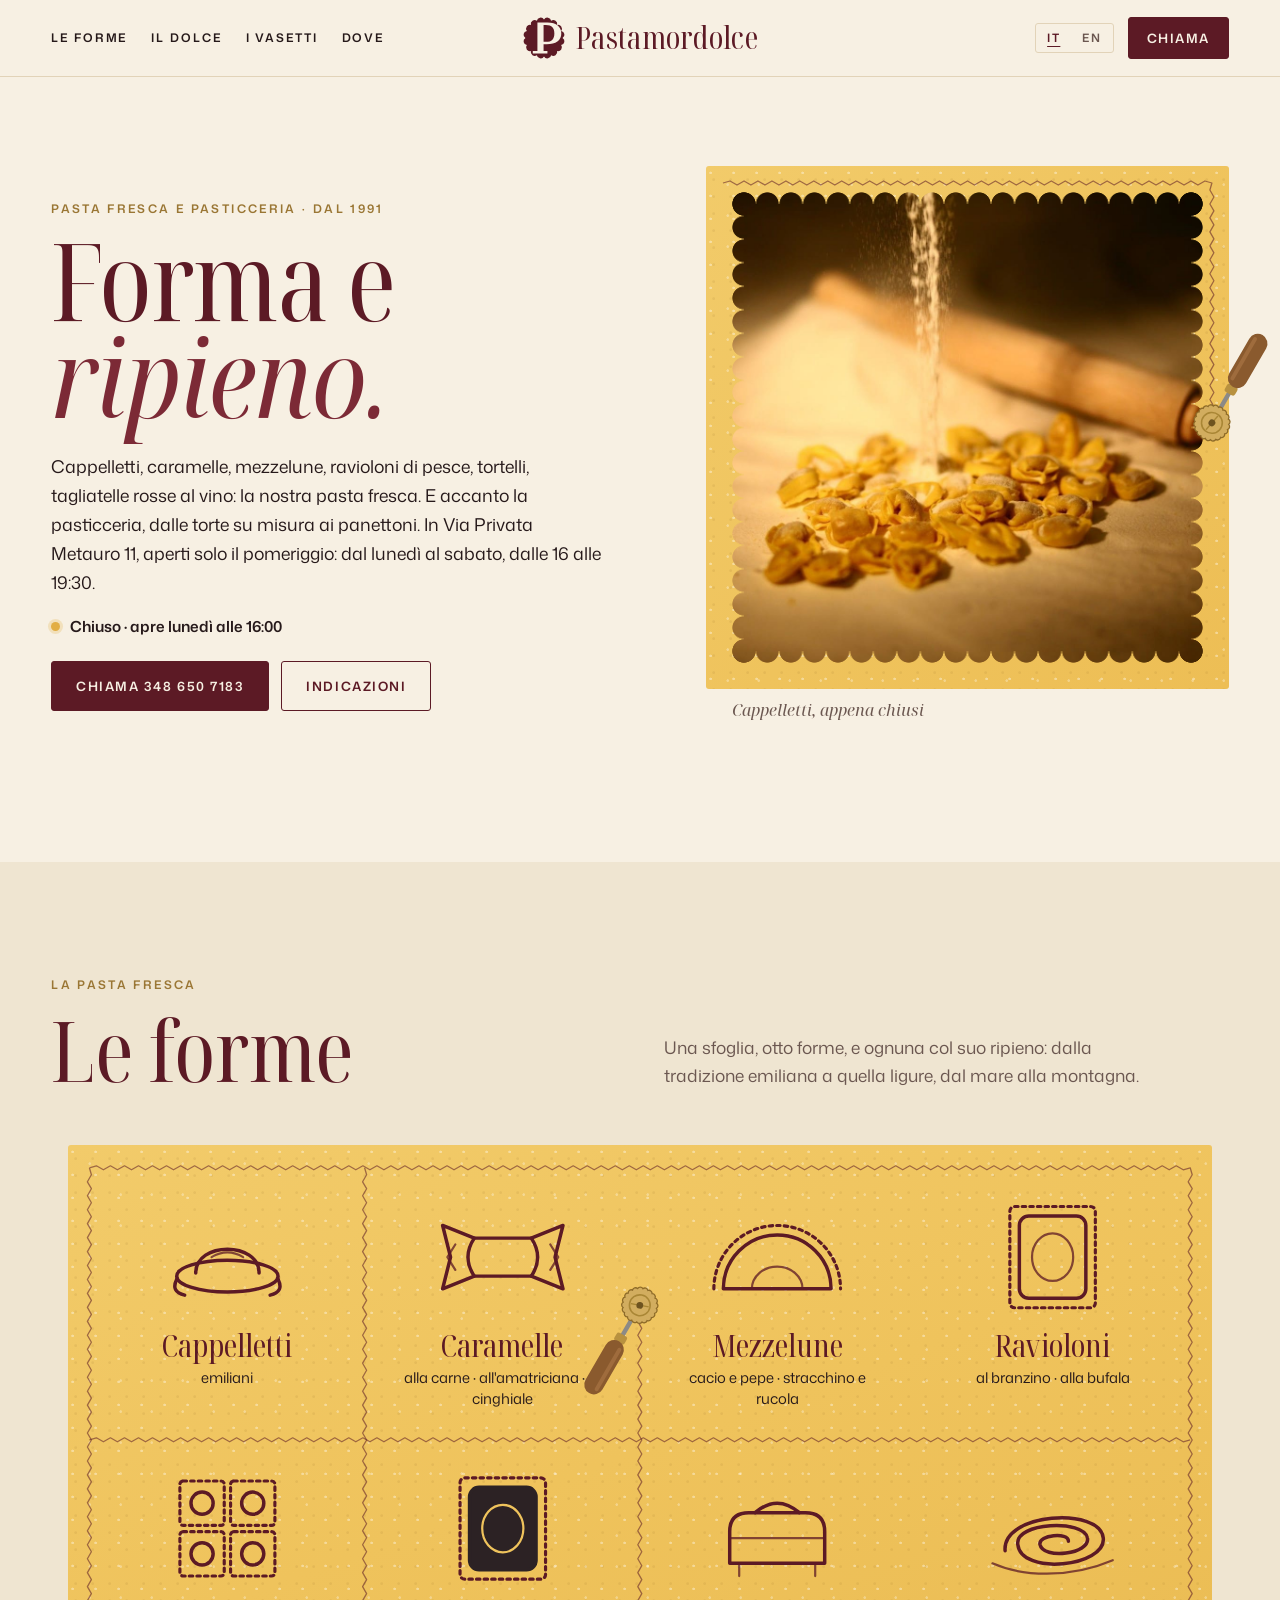
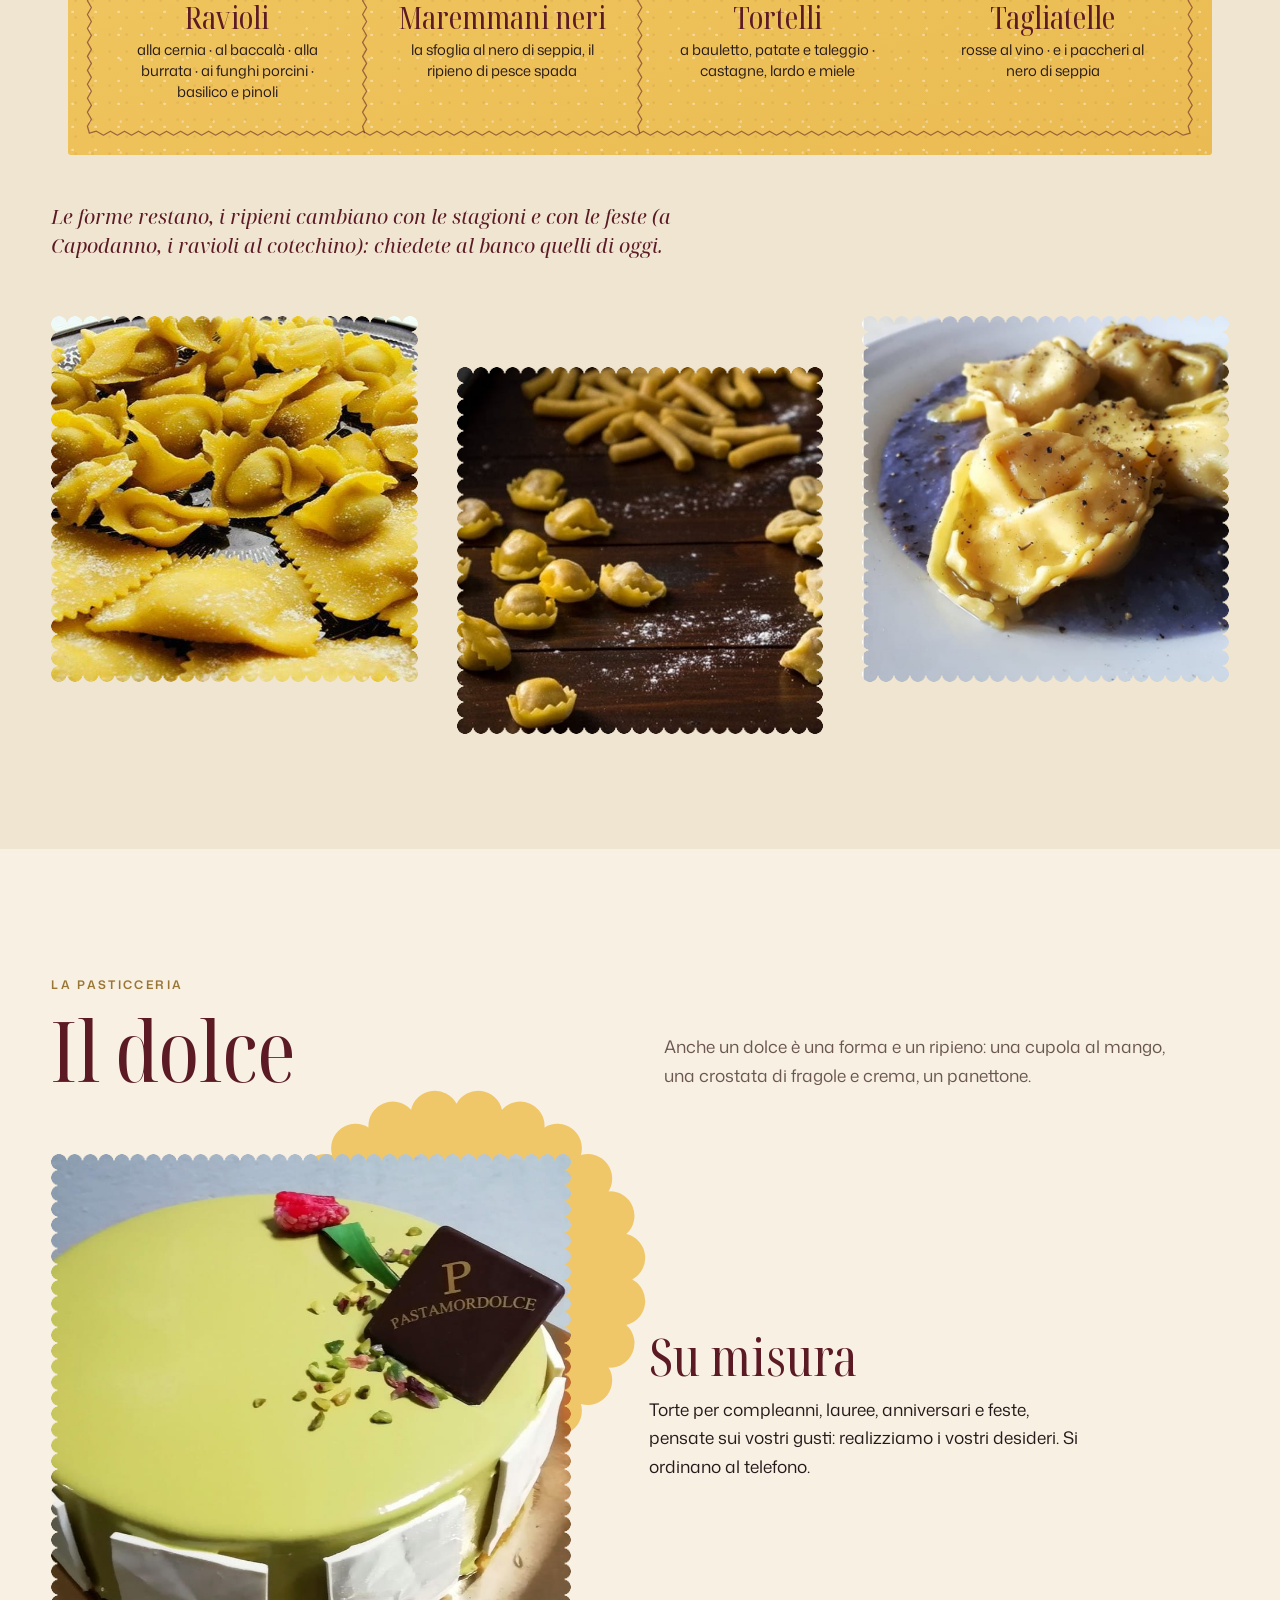
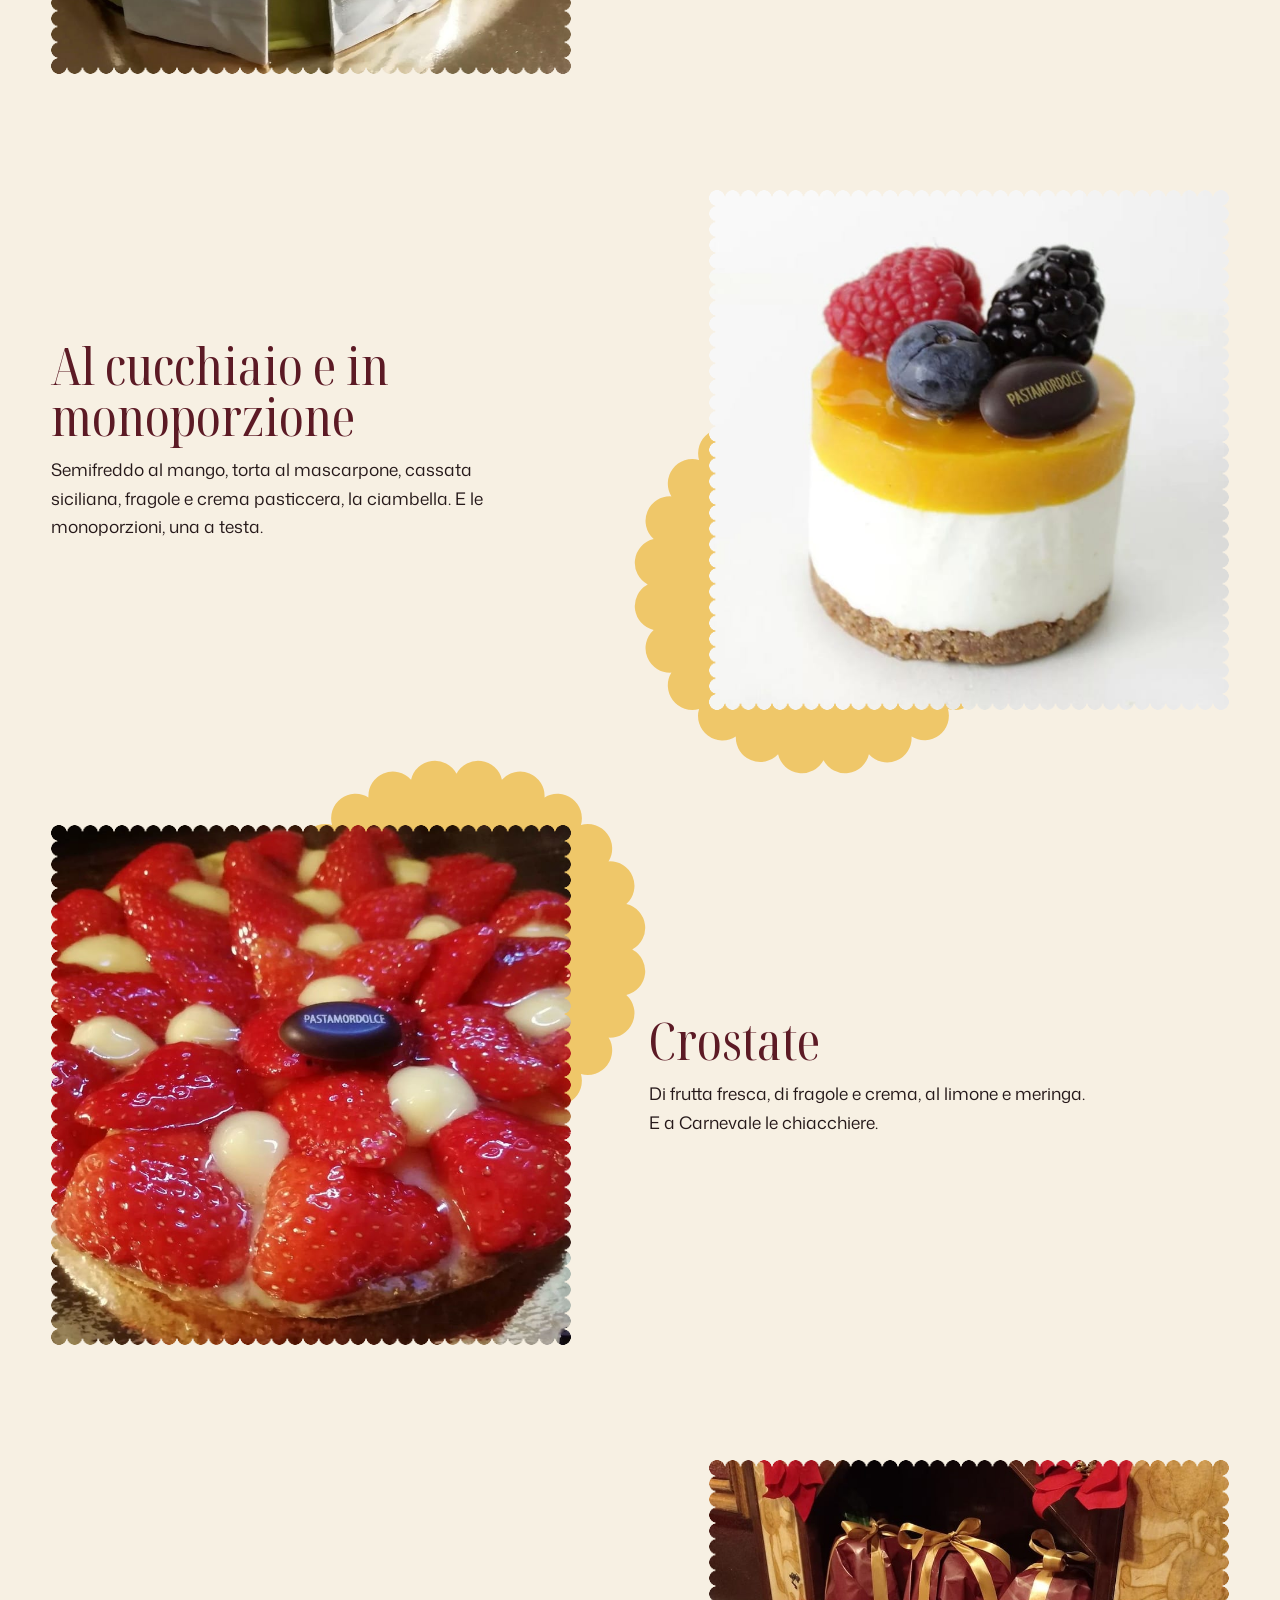
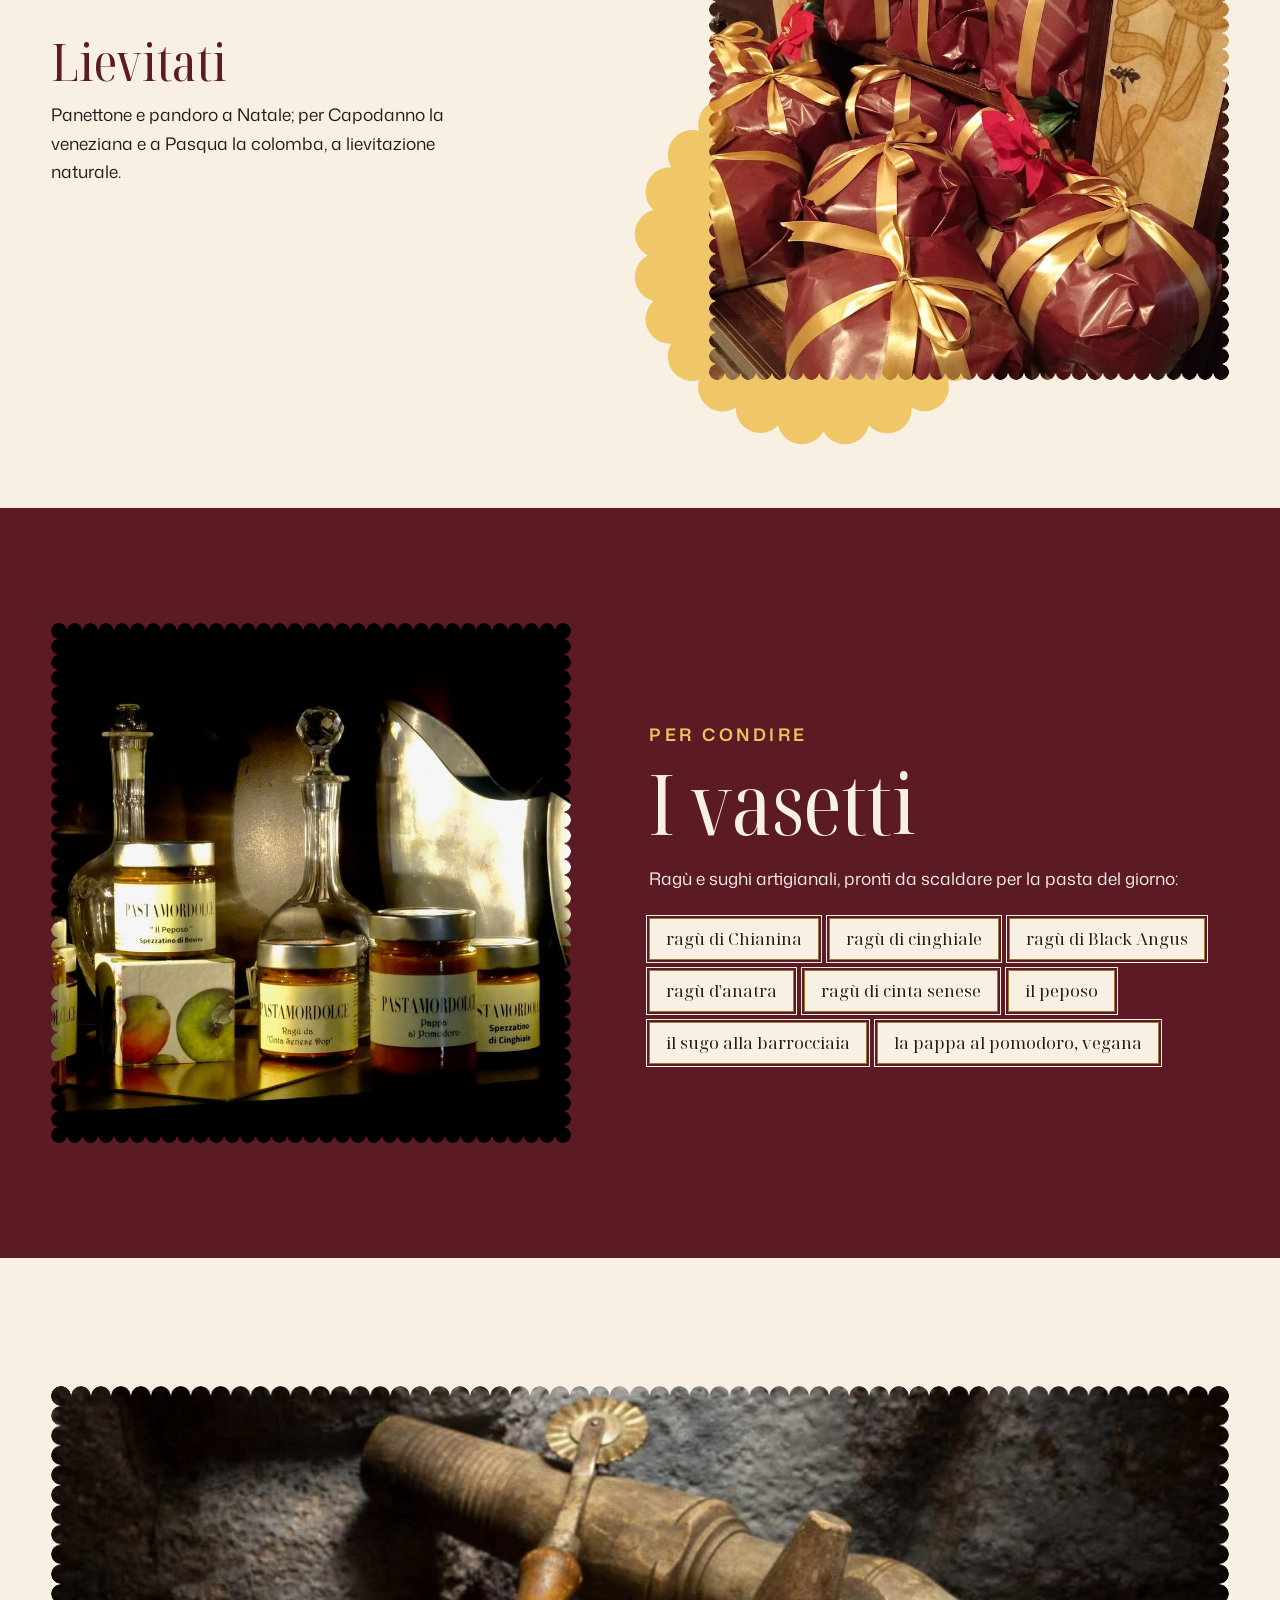
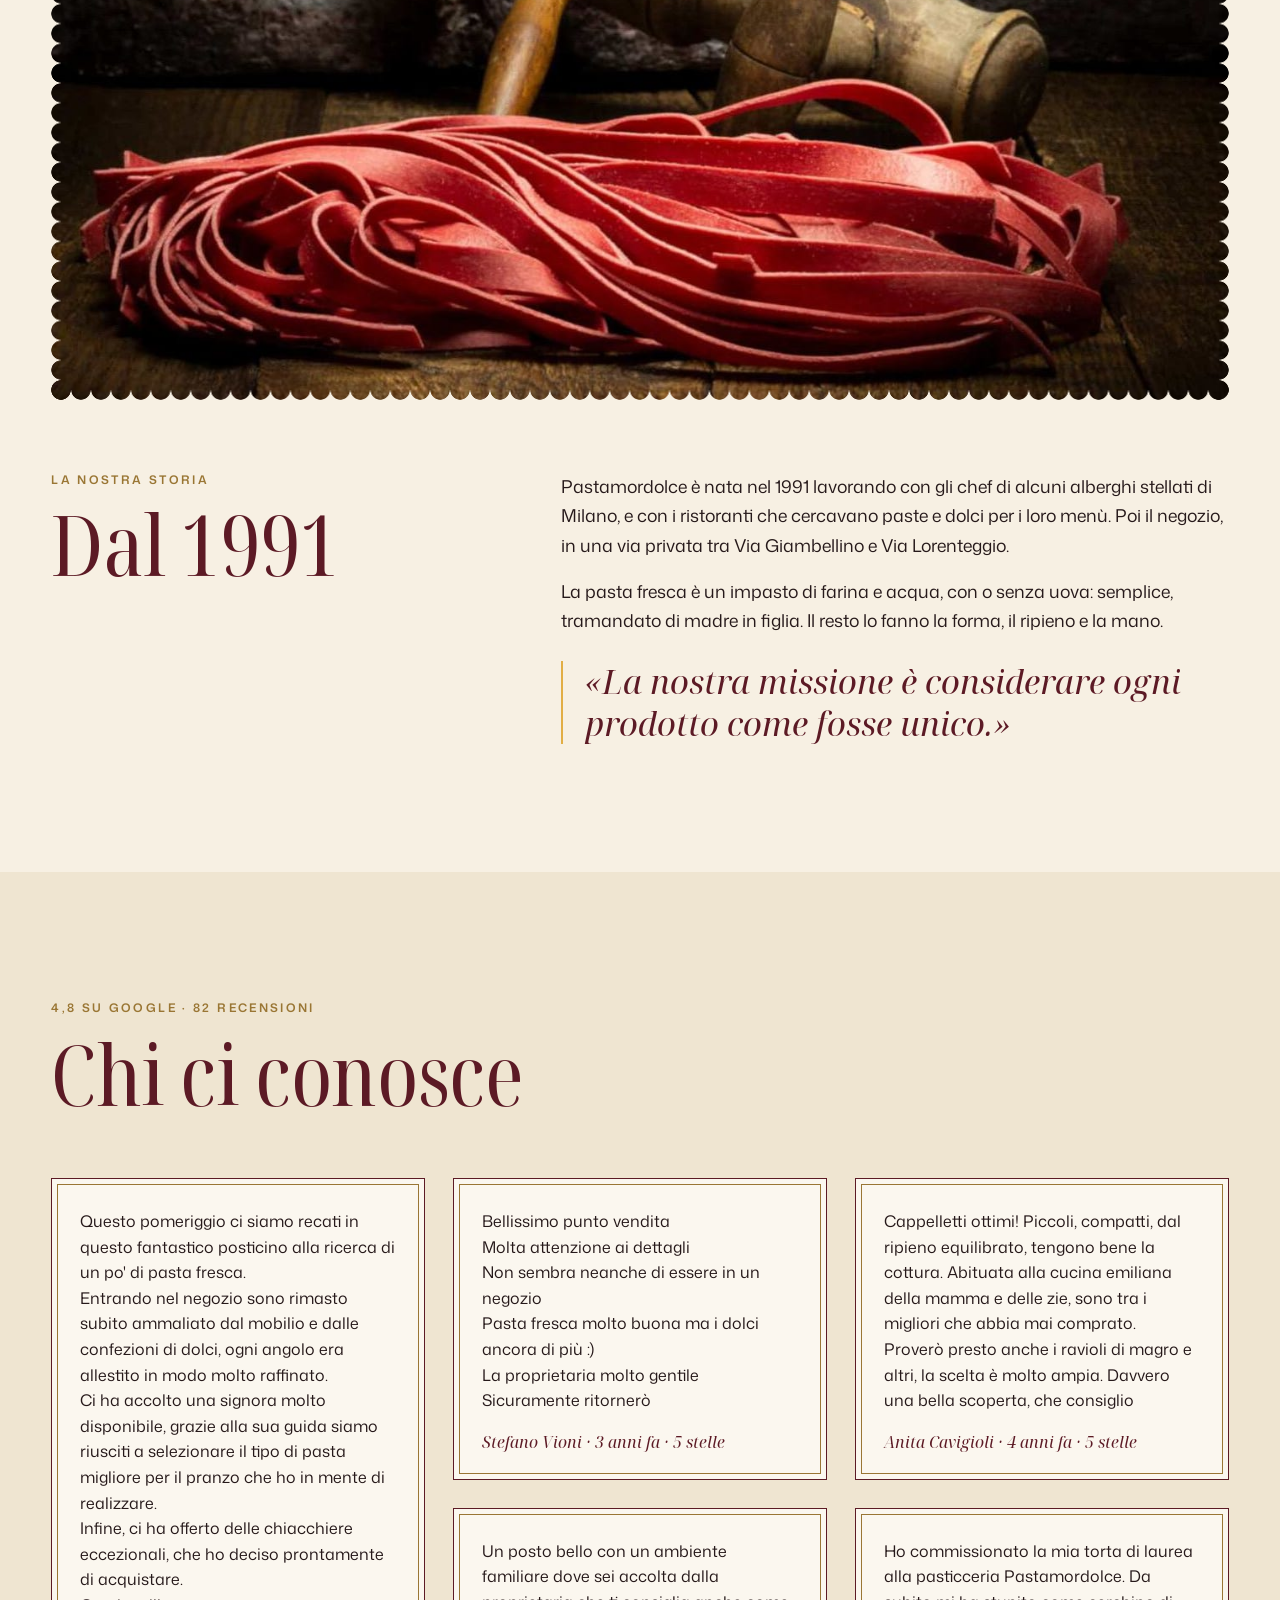
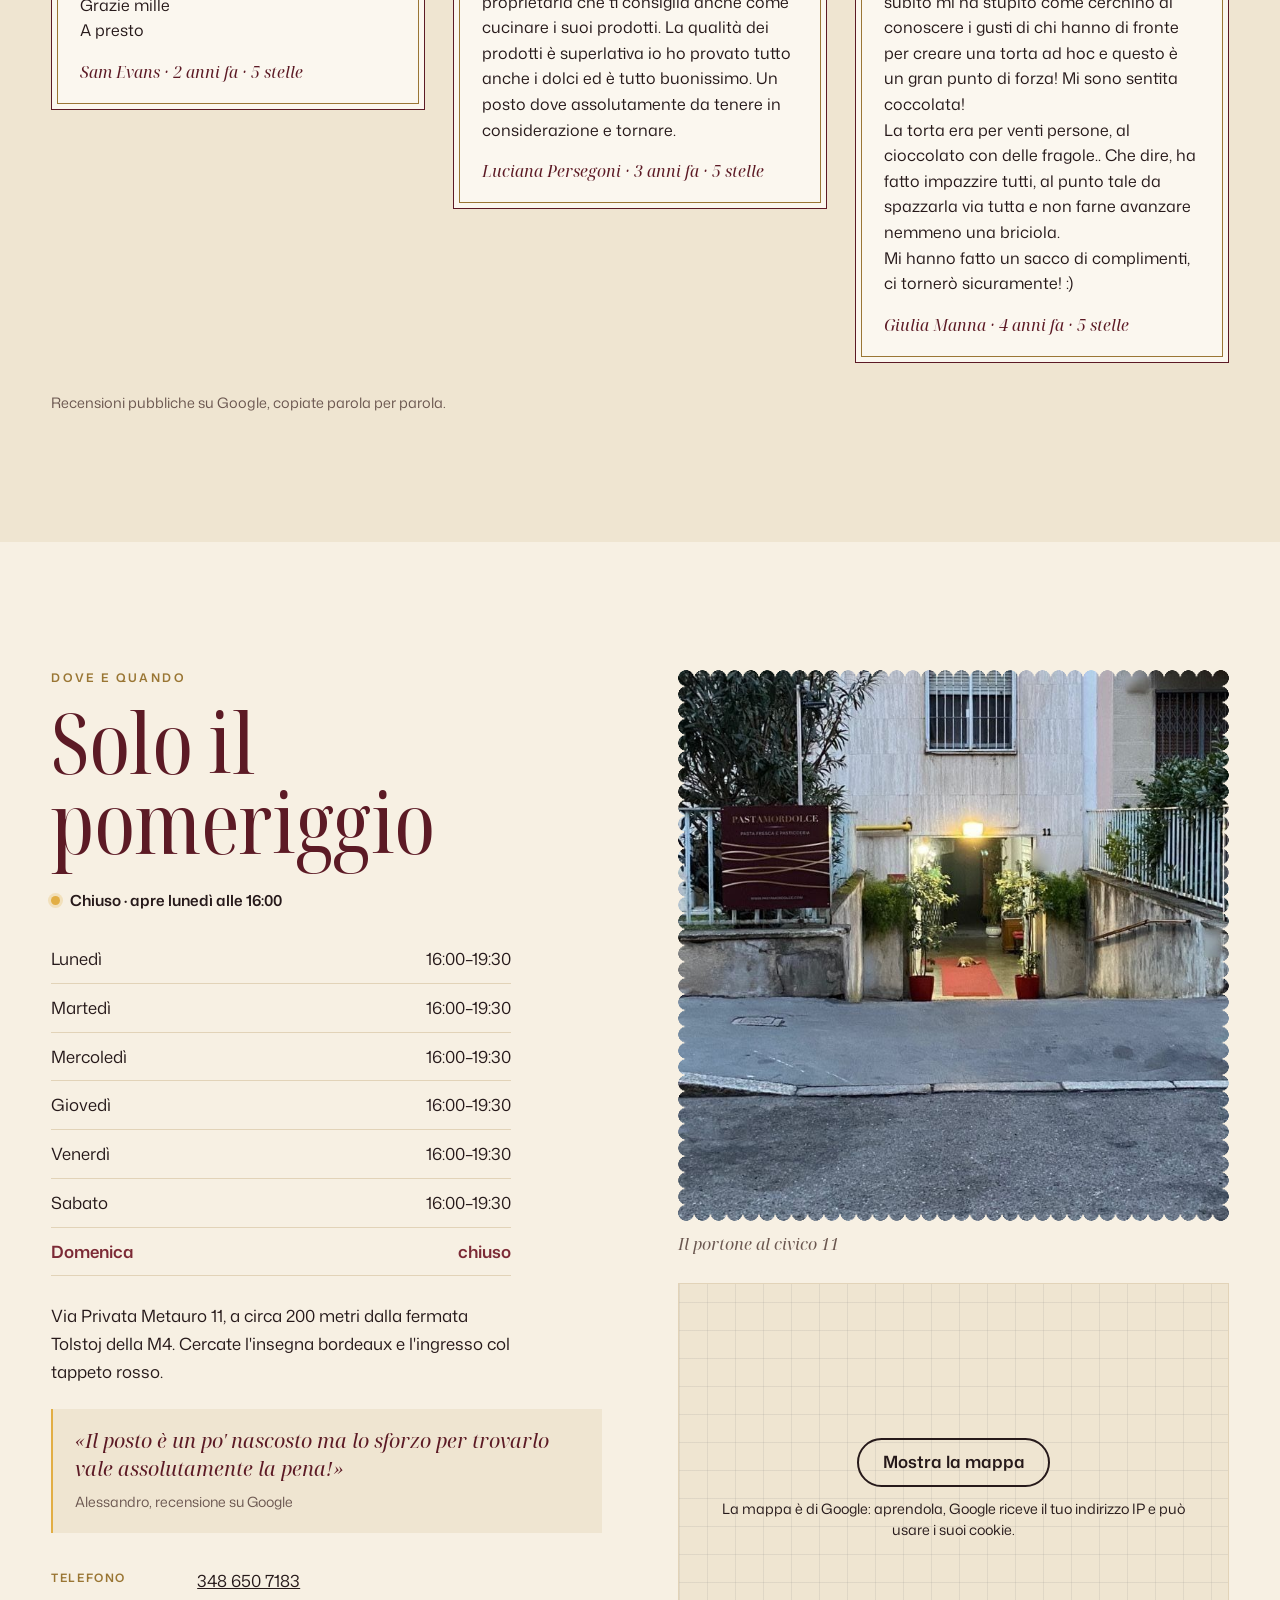
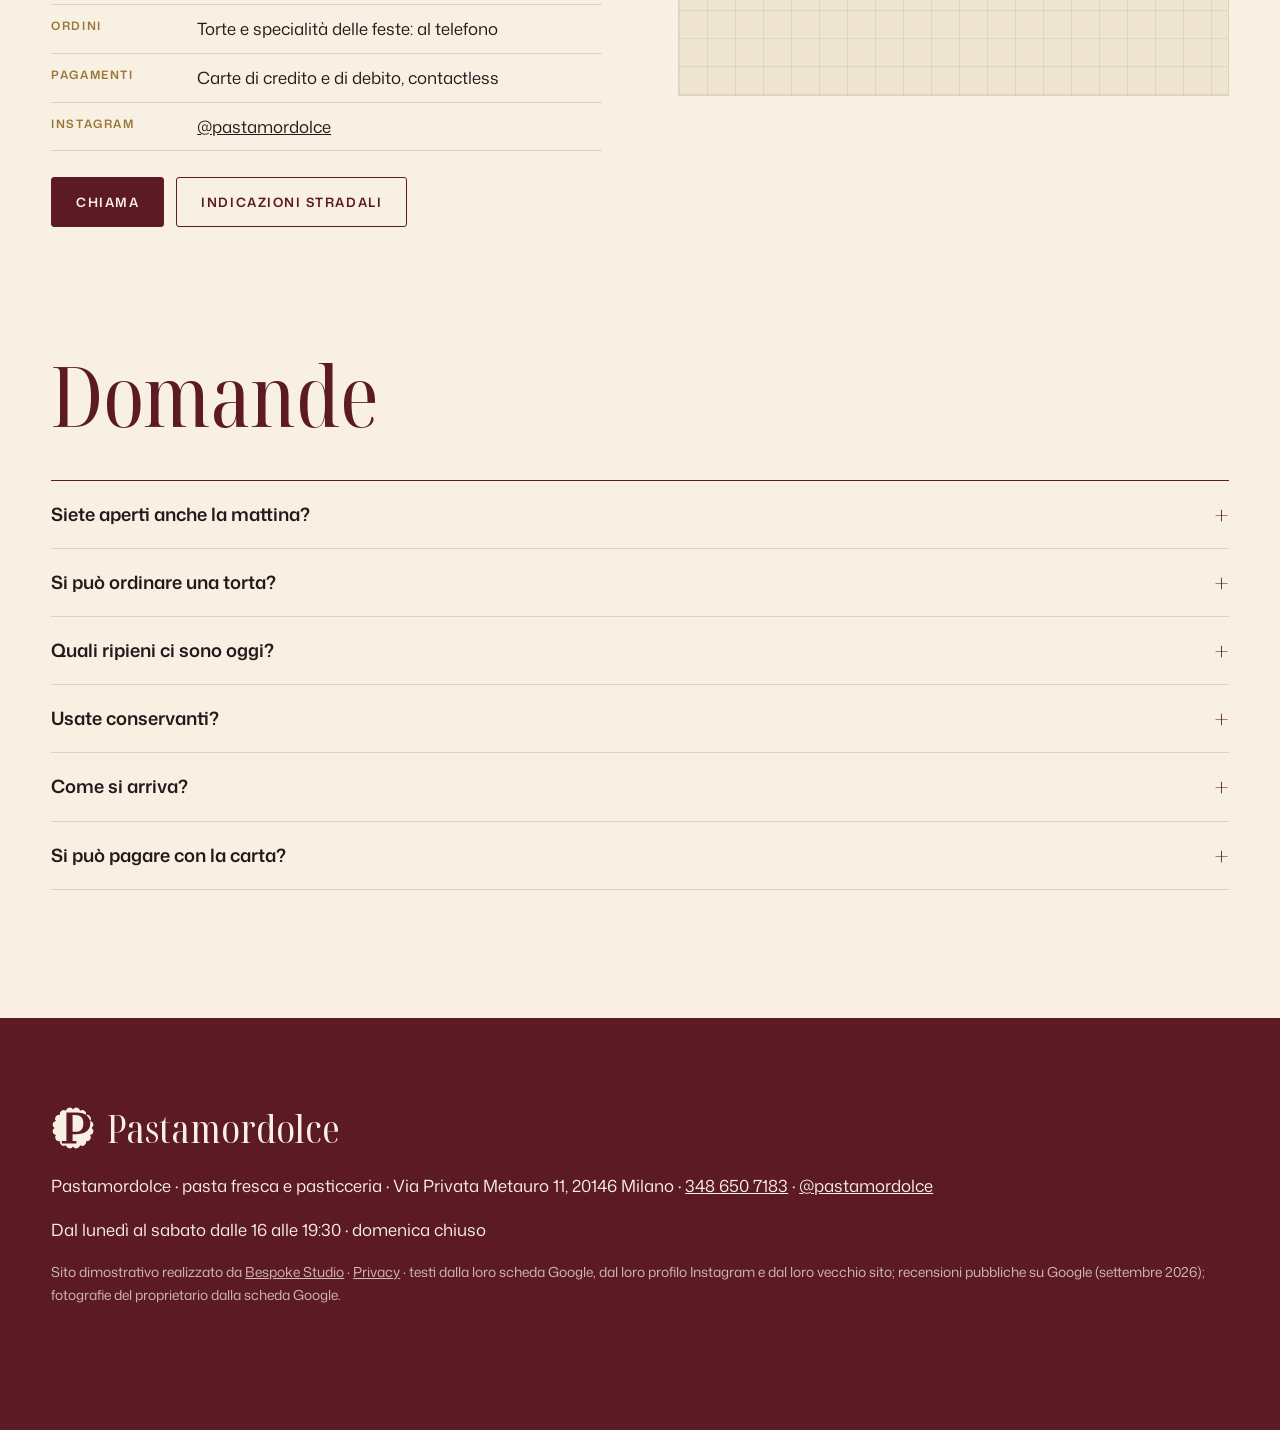
==== commit 35686ff4: "Privacy e pulizia: caratteri sul sito, mappa al clic, informativa, noindex - caratteri copiati nel s" ====
--- a/index.html
+++ b/index.html
@@ -3,6 +3,7 @@
 <head>
 <meta charset="utf-8">
 <meta name="viewport" content="width=device-width, initial-scale=1">
+<meta name="robots" content="noindex">
 <script>document.documentElement.classList.remove('no-js')</script>
 <title>Pastamordolce — pasta fresca e pasticceria in Via Privata Metauro 11, Milano</title>
 <meta name="description" content="Pastamordolce, pasta fresca e pasticceria dal 1991 in Via Privata Metauro 11 a Milano (Lorenteggio): cappelletti, caramelle, mezzelune, ravioloni di pesce, tortelli e tagliatelle; torte su misura, crostate, panettoni e colombe; ragù e sughi. Dal lunedì al sabato dalle 16 alle 19:30.">
@@ -18,9 +19,7 @@
 <link rel="icon" href="img/favicon.svg" type="image/svg+xml">
 <link rel="icon" href="img/favicon-32.png" sizes="32x32" type="image/png">
 <link rel="apple-touch-icon" href="img/apple-touch-icon.png">
-<link rel="preconnect" href="https://fonts.googleapis.com">
-<link rel="preconnect" href="https://fonts.gstatic.com" crossorigin>
-<link href="https://fonts.googleapis.com/css2?family=Mona+Sans:wght@400;500;600&family=Noto+Serif+Display:ital,wdth,wght@0,62.5..100,300..600;1,62.5..100,300..600&display=swap" rel="stylesheet">
+<link rel="stylesheet" href="fonts/fonts.css?v=1">
 <link rel="stylesheet" href="css/styles.css?v=1">
 <script src="https://cdn.jsdelivr.net/npm/gsap@3.12.5/dist/gsap.min.js" defer></script>
 <script src="https://cdn.jsdelivr.net/npm/gsap@3.12.5/dist/ScrollTrigger.min.js" defer></script>
@@ -341,7 +340,7 @@
           <figcaption data-i18n="o.ff">Il portone al civico 11</figcaption>
         </figure>
         <div class="mappa">
-          <iframe src="https://www.google.com/maps?q=Via+Privata+Metauro+11,+20146+Milano&amp;z=16&amp;output=embed" title="Mappa: Pastamordolce, Via Privata Metauro 11, Milano" data-i18n-title="o.mappa" loading="lazy" referrerpolicy="no-referrer-when-downgrade"></iframe>
+          <div class="mappa-clic" data-mappa-clic style="--mappa-h: 320px"><template><iframe src="https://www.google.com/maps?q=Via+Privata+Metauro+11,+20146+Milano&amp;z=16&amp;output=embed" title="Mappa: Pastamordolce, Via Privata Metauro 11, Milano" data-i18n-title="o.mappa" loading="lazy" referrerpolicy="no-referrer-when-downgrade"></iframe></template><div class="mappa-clic__velo"><a class="mappa-clic__btn" href="https://www.google.com/maps/search/?api=1&amp;query=Pastamordolce+Via+Privata+Metauro+11+Milano" target="_blank" rel="noopener">Mostra la mappa</a><p class="mappa-clic__nota">La mappa è di Google: aprendola, Google riceve il tuo indirizzo IP e può usare i suoi cookie.</p></div></div>
         </div>
       </div>
     </div>
@@ -368,7 +367,7 @@
     <p class="piede__marca" aria-hidden="true"><svg class="medaglione" viewBox="0 0 64 64"><path class="medaglione__fondo" d="M59.00 32.00 A5.6 5.6 0 0 1 56.94 42.33 A5.6 5.6 0 0 1 51.09 51.09 A5.6 5.6 0 0 1 42.33 56.94 A5.6 5.6 0 0 1 32.00 59.00 A5.6 5.6 0 0 1 21.67 56.94 A5.6 5.6 0 0 1 12.91 51.09 A5.6 5.6 0 0 1 7.06 42.33 A5.6 5.6 0 0 1 5.00 32.00 A5.6 5.6 0 0 1 7.06 21.67 A5.6 5.6 0 0 1 12.91 12.91 A5.6 5.6 0 0 1 21.67 7.06 A5.6 5.6 0 0 1 32.00 5.00 A5.6 5.6 0 0 1 42.33 7.06 A5.6 5.6 0 0 1 51.09 12.91 A5.6 5.6 0 0 1 56.94 21.67 A5.6 5.6 0 0 1 59.00 32.00 Z"/><g transform="translate(32.5 32) scale(1.12)"><path class="medaglione__p" d="M-9 -20 H4 C16 -20 22 -14 22 -6 C22 3 15 8 3 8 H-1 V17 H4 V20 H-15 V17 H-9 Z M-1 -17 V5 H2 C10 5 13 1 13 -6 C13 -13 10 -17 2 -17 Z"/></g></svg><span class="piede__n">Pastamordolce</span></p>
     <p>Pastamordolce · pasta fresca e pasticceria · Via Privata Metauro 11, 20146 Milano · <a href="tel:+393486507183">348&nbsp;650&nbsp;7183</a> · <a href="https://www.instagram.com/pastamordolce/" target="_blank" rel="noopener">@pastamordolce</a></p>
     <p data-i18n="z.orari">Dal lunedì al sabato dalle 16 alle 19:30 · domenica chiuso</p>
-    <p class="piede__cred" data-i18n="z.cred">Sito dimostrativo realizzato da <a href="https://bespokestud.io" rel="noopener">Bespoke Studio</a> · testi dalla loro scheda Google, dal loro profilo Instagram e dal loro vecchio sito; recensioni pubbliche su Google (settembre 2026); fotografie del proprietario dalla scheda Google.</p>
+    <p class="piede__cred" data-i18n="z.cred">Sito dimostrativo realizzato da <a href="https://bespokestud.io" rel="noopener">Bespoke Studio</a> · <a href="privacy.html">Privacy</a> · testi dalla loro scheda Google, dal loro profilo Instagram e dal loro vecchio sito; recensioni pubbliche su Google (settembre 2026); fotografie del proprietario dalla scheda Google.</p>
   </div>
 </footer>
 
@@ -384,5 +383,6 @@
   <img id="lightboxImg" src="" alt="">
 </div>
 
+<script src="js/mappa-clic.js?v=1" defer></script>
 </body>
 </html>
--- a/fonts/fonts.css
+++ b/fonts/fonts.css
@@ -0,0 +1,231 @@
+/* Caratteri ospitati sul sito: nessuna richiesta a Google Fonts o Fontshare (giro privacy 1/10/2026). Licenze in LICENSE.txt. */
+/* vietnamese */
+@font-face {
+  font-family: 'Mona Sans';
+  font-style: normal;
+  font-weight: 400;
+  font-stretch: 100%;
+  font-display: swap;
+  src: url(monasans-v4-o-0bIpQmx24alC5A4PNB6Ryti20_6n1iPHjc5aHdu2ui.woff2) format('woff2');
+  unicode-range: U+0102-0103, U+0110-0111, U+0128-0129, U+0168-0169, U+01A0-01A1, U+01AF-01B0, U+0300-0301, U+0303-0304, U+0308-0309, U+0323, U+0329, U+1EA0-1EF9, U+20AB;
+}
+/* latin-ext */
+@font-face {
+  font-family: 'Mona Sans';
+  font-style: normal;
+  font-weight: 400;
+  font-stretch: 100%;
+  font-display: swap;
+  src: url(monasans-v4-o-0bIpQmx24alC5A4PNB6Ryti20_6n1iPHjc5aDdu2ui.woff2) format('woff2');
+  unicode-range: U+0100-02BA, U+02BD-02C5, U+02C7-02CC, U+02CE-02D7, U+02DD-02FF, U+0304, U+0308, U+0329, U+1D00-1DBF, U+1E00-1E9F, U+1EF2-1EFF, U+2020, U+20A0-20AB, U+20AD-20C0, U+2113, U+2C60-2C7F, U+A720-A7FF;
+}
+/* latin */
+@font-face {
+  font-family: 'Mona Sans';
+  font-style: normal;
+  font-weight: 400;
+  font-stretch: 100%;
+  font-display: swap;
+  src: url(monasans-v4-o-0bIpQmx24alC5A4PNB6Ryti20_6n1iPHjc5a7duw.woff2) format('woff2');
+  unicode-range: U+0000-00FF, U+0131, U+0152-0153, U+02BB-02BC, U+02C6, U+02DA, U+02DC, U+0304, U+0308, U+0329, U+2000-206F, U+20AC, U+2122, U+2191, U+2193, U+2212, U+2215, U+FEFF, U+FFFD;
+}
+/* vietnamese */
+@font-face {
+  font-family: 'Mona Sans';
+  font-style: normal;
+  font-weight: 500;
+  font-stretch: 100%;
+  font-display: swap;
+  src: url(monasans-v4-o-0bIpQmx24alC5A4PNB6Ryti20_6n1iPHjc5aHdu2ui.woff2) format('woff2');
+  unicode-range: U+0102-0103, U+0110-0111, U+0128-0129, U+0168-0169, U+01A0-01A1, U+01AF-01B0, U+0300-0301, U+0303-0304, U+0308-0309, U+0323, U+0329, U+1EA0-1EF9, U+20AB;
+}
+/* latin-ext */
+@font-face {
+  font-family: 'Mona Sans';
+  font-style: normal;
+  font-weight: 500;
+  font-stretch: 100%;
+  font-display: swap;
+  src: url(monasans-v4-o-0bIpQmx24alC5A4PNB6Ryti20_6n1iPHjc5aDdu2ui.woff2) format('woff2');
+  unicode-range: U+0100-02BA, U+02BD-02C5, U+02C7-02CC, U+02CE-02D7, U+02DD-02FF, U+0304, U+0308, U+0329, U+1D00-1DBF, U+1E00-1E9F, U+1EF2-1EFF, U+2020, U+20A0-20AB, U+20AD-20C0, U+2113, U+2C60-2C7F, U+A720-A7FF;
+}
+/* latin */
+@font-face {
+  font-family: 'Mona Sans';
+  font-style: normal;
+  font-weight: 500;
+  font-stretch: 100%;
+  font-display: swap;
+  src: url(monasans-v4-o-0bIpQmx24alC5A4PNB6Ryti20_6n1iPHjc5a7duw.woff2) format('woff2');
+  unicode-range: U+0000-00FF, U+0131, U+0152-0153, U+02BB-02BC, U+02C6, U+02DA, U+02DC, U+0304, U+0308, U+0329, U+2000-206F, U+20AC, U+2122, U+2191, U+2193, U+2212, U+2215, U+FEFF, U+FFFD;
+}
+/* vietnamese */
+@font-face {
+  font-family: 'Mona Sans';
+  font-style: normal;
+  font-weight: 600;
+  font-stretch: 100%;
+  font-display: swap;
+  src: url(monasans-v4-o-0bIpQmx24alC5A4PNB6Ryti20_6n1iPHjc5aHdu2ui.woff2) format('woff2');
+  unicode-range: U+0102-0103, U+0110-0111, U+0128-0129, U+0168-0169, U+01A0-01A1, U+01AF-01B0, U+0300-0301, U+0303-0304, U+0308-0309, U+0323, U+0329, U+1EA0-1EF9, U+20AB;
+}
+/* latin-ext */
+@font-face {
+  font-family: 'Mona Sans';
+  font-style: normal;
+  font-weight: 600;
+  font-stretch: 100%;
+  font-display: swap;
+  src: url(monasans-v4-o-0bIpQmx24alC5A4PNB6Ryti20_6n1iPHjc5aDdu2ui.woff2) format('woff2');
+  unicode-range: U+0100-02BA, U+02BD-02C5, U+02C7-02CC, U+02CE-02D7, U+02DD-02FF, U+0304, U+0308, U+0329, U+1D00-1DBF, U+1E00-1E9F, U+1EF2-1EFF, U+2020, U+20A0-20AB, U+20AD-20C0, U+2113, U+2C60-2C7F, U+A720-A7FF;
+}
+/* latin */
+@font-face {
+  font-family: 'Mona Sans';
+  font-style: normal;
+  font-weight: 600;
+  font-stretch: 100%;
+  font-display: swap;
+  src: url(monasans-v4-o-0bIpQmx24alC5A4PNB6Ryti20_6n1iPHjc5a7duw.woff2) format('woff2');
+  unicode-range: U+0000-00FF, U+0131, U+0152-0153, U+02BB-02BC, U+02C6, U+02DA, U+02DC, U+0304, U+0308, U+0329, U+2000-206F, U+20AC, U+2122, U+2191, U+2193, U+2212, U+2215, U+FEFF, U+FFFD;
+}
+/* cyrillic-ext */
+@font-face {
+  font-family: 'Noto Serif Display';
+  font-style: italic;
+  font-weight: 300 600;
+  font-stretch: 62.5% 100%;
+  font-display: swap;
+  src: url(notoserifdisplay-v29-buEpppa9f8_vkXaZLAgP0G5Wi6QmA1QwcJ5DEl6sKg.woff2) format('woff2');
+  unicode-range: U+0460-052F, U+1C80-1C8A, U+20B4, U+2DE0-2DFF, U+A640-A69F, U+FE2E-FE2F;
+}
+/* cyrillic */
+@font-face {
+  font-family: 'Noto Serif Display';
+  font-style: italic;
+  font-weight: 300 600;
+  font-stretch: 62.5% 100%;
+  font-display: swap;
+  src: url(notoserifdisplay-v29-buEpppa9f8_vkXaZLAgP0G5Wi6QmA1QwcJ5KEl6sKg.woff2) format('woff2');
+  unicode-range: U+0301, U+0400-045F, U+0490-0491, U+04B0-04B1, U+2116;
+}
+/* greek-ext */
+@font-face {
+  font-family: 'Noto Serif Display';
+  font-style: italic;
+  font-weight: 300 600;
+  font-stretch: 62.5% 100%;
+  font-display: swap;
+  src: url(notoserifdisplay-v29-buEpppa9f8_vkXaZLAgP0G5Wi6QmA1QwcJ5CEl6sKg.woff2) format('woff2');
+  unicode-range: U+1F00-1FFF;
+}
+/* greek */
+@font-face {
+  font-family: 'Noto Serif Display';
+  font-style: italic;
+  font-weight: 300 600;
+  font-stretch: 62.5% 100%;
+  font-display: swap;
+  src: url(notoserifdisplay-v29-buEpppa9f8_vkXaZLAgP0G5Wi6QmA1QwcJ5NEl6sKg.woff2) format('woff2');
+  unicode-range: U+0370-0377, U+037A-037F, U+0384-038A, U+038C, U+038E-03A1, U+03A3-03FF;
+}
+/* vietnamese */
+@font-face {
+  font-family: 'Noto Serif Display';
+  font-style: italic;
+  font-weight: 300 600;
+  font-stretch: 62.5% 100%;
+  font-display: swap;
+  src: url(notoserifdisplay-v29-buEpppa9f8_vkXaZLAgP0G5Wi6QmA1QwcJ5BEl6sKg.woff2) format('woff2');
+  unicode-range: U+0102-0103, U+0110-0111, U+0128-0129, U+0168-0169, U+01A0-01A1, U+01AF-01B0, U+0300-0301, U+0303-0304, U+0308-0309, U+0323, U+0329, U+1EA0-1EF9, U+20AB;
+}
+/* latin-ext */
+@font-face {
+  font-family: 'Noto Serif Display';
+  font-style: italic;
+  font-weight: 300 600;
+  font-stretch: 62.5% 100%;
+  font-display: swap;
+  src: url(notoserifdisplay-v29-buEpppa9f8_vkXaZLAgP0G5Wi6QmA1QwcJ5AEl6sKg.woff2) format('woff2');
+  unicode-range: U+0100-02BA, U+02BD-02C5, U+02C7-02CC, U+02CE-02D7, U+02DD-02FF, U+0304, U+0308, U+0329, U+1D00-1DBF, U+1E00-1E9F, U+1EF2-1EFF, U+2020, U+20A0-20AB, U+20AD-20C0, U+2113, U+2C60-2C7F, U+A720-A7FF;
+}
+/* latin */
+@font-face {
+  font-family: 'Noto Serif Display';
+  font-style: italic;
+  font-weight: 300 600;
+  font-stretch: 62.5% 100%;
+  font-display: swap;
+  src: url(notoserifdisplay-v29-buEpppa9f8_vkXaZLAgP0G5Wi6QmA1QwcJ5OEl4.woff2) format('woff2');
+  unicode-range: U+0000-00FF, U+0131, U+0152-0153, U+02BB-02BC, U+02C6, U+02DA, U+02DC, U+0304, U+0308, U+0329, U+2000-206F, U+20AC, U+2122, U+2191, U+2193, U+2212, U+2215, U+FEFF, U+FFFD;
+}
+/* cyrillic-ext */
+@font-face {
+  font-family: 'Noto Serif Display';
+  font-style: normal;
+  font-weight: 300 600;
+  font-stretch: 62.5% 100%;
+  font-display: swap;
+  src: url(notoserifdisplay-v29-buErppa9f8_vkXaZLAgP0G5Wi6QmA1QweK5MClo.woff2) format('woff2');
+  unicode-range: U+0460-052F, U+1C80-1C8A, U+20B4, U+2DE0-2DFF, U+A640-A69F, U+FE2E-FE2F;
+}
+/* cyrillic */
+@font-face {
+  font-family: 'Noto Serif Display';
+  font-style: normal;
+  font-weight: 300 600;
+  font-stretch: 62.5% 100%;
+  font-display: swap;
+  src: url(notoserifdisplay-v29-buErppa9f8_vkXaZLAgP0G5Wi6QmA1Qwca5MClo.woff2) format('woff2');
+  unicode-range: U+0301, U+0400-045F, U+0490-0491, U+04B0-04B1, U+2116;
+}
+/* greek-ext */
+@font-face {
+  font-family: 'Noto Serif Display';
+  font-style: normal;
+  font-weight: 300 600;
+  font-stretch: 62.5% 100%;
+  font-display: swap;
+  src: url(notoserifdisplay-v29-buErppa9f8_vkXaZLAgP0G5Wi6QmA1Qwea5MClo.woff2) format('woff2');
+  unicode-range: U+1F00-1FFF;
+}
+/* greek */
+@font-face {
+  font-family: 'Noto Serif Display';
+  font-style: normal;
+  font-weight: 300 600;
+  font-stretch: 62.5% 100%;
+  font-display: swap;
+  src: url(notoserifdisplay-v29-buErppa9f8_vkXaZLAgP0G5Wi6QmA1Qwdq5MClo.woff2) format('woff2');
+  unicode-range: U+0370-0377, U+037A-037F, U+0384-038A, U+038C, U+038E-03A1, U+03A3-03FF;
+}
+/* vietnamese */
+@font-face {
+  font-family: 'Noto Serif Display';
+  font-style: normal;
+  font-weight: 300 600;
+  font-stretch: 62.5% 100%;
+  font-display: swap;
+  src: url(notoserifdisplay-v29-buErppa9f8_vkXaZLAgP0G5Wi6QmA1Qweq5MClo.woff2) format('woff2');
+  unicode-range: U+0102-0103, U+0110-0111, U+0128-0129, U+0168-0169, U+01A0-01A1, U+01AF-01B0, U+0300-0301, U+0303-0304, U+0308-0309, U+0323, U+0329, U+1EA0-1EF9, U+20AB;
+}
+/* latin-ext */
+@font-face {
+  font-family: 'Noto Serif Display';
+  font-style: normal;
+  font-weight: 300 600;
+  font-stretch: 62.5% 100%;
+  font-display: swap;
+  src: url(notoserifdisplay-v29-buErppa9f8_vkXaZLAgP0G5Wi6QmA1Qwe65MClo.woff2) format('woff2');
+  unicode-range: U+0100-02BA, U+02BD-02C5, U+02C7-02CC, U+02CE-02D7, U+02DD-02FF, U+0304, U+0308, U+0329, U+1D00-1DBF, U+1E00-1E9F, U+1EF2-1EFF, U+2020, U+20A0-20AB, U+20AD-20C0, U+2113, U+2C60-2C7F, U+A720-A7FF;
+}
+/* latin */
+@font-face {
+  font-family: 'Noto Serif Display';
+  font-style: normal;
+  font-weight: 300 600;
+  font-stretch: 62.5% 100%;
+  font-display: swap;
+  src: url(notoserifdisplay-v29-buErppa9f8_vkXaZLAgP0G5Wi6QmA1Qwda5M.woff2) format('woff2');
+  unicode-range: U+0000-00FF, U+0131, U+0152-0153, U+02BB-02BC, U+02C6, U+02DA, U+02DC, U+0304, U+0308, U+0329, U+2000-206F, U+20AC, U+2122, U+2191, U+2193, U+2212, U+2215, U+FEFF, U+FFFD;
+}
--- a/css/styles.css
+++ b/css/styles.css
@@ -283,3 +283,12 @@
   .contatti div { grid-template-columns: minmax(0, 1fr); gap: 2px; }
   .azioni .btn { flex: 1 1 100%; }
 }
+
+/*MAPPACLIC*/
+/* la mappa Google si carica solo al clic (giro privacy 1/10/2026) */
+.mappa-clic { display: flex; align-items: center; justify-content: center; width: 100%; height: 100%; min-height: var(--mappa-h, 320px); box-sizing: border-box; padding: 24px; text-align: center; background: repeating-linear-gradient(0deg, rgba(127, 127, 127, 0.14) 0 1px, transparent 1px 28px), repeating-linear-gradient(90deg, rgba(127, 127, 127, 0.14) 0 1px, transparent 1px 28px); }
+.mappa-clic__velo { display: flex; flex-direction: column; align-items: center; gap: 12px; max-width: 32em; }
+.mappa-clic__btn { display: inline-block; padding: 0.75em 1.4em; border: 2px solid currentColor; border-radius: 999px; color: inherit; font: inherit; font-weight: 600; line-height: 1.2; text-decoration: none; background: transparent; cursor: pointer; }
+.mappa-clic__btn:hover, .mappa-clic__btn:focus-visible { text-decoration: underline; }
+.mappa-clic__nota { margin: 0; font-size: 0.85em; line-height: 1.45; }
+/*/MAPPACLIC*/
